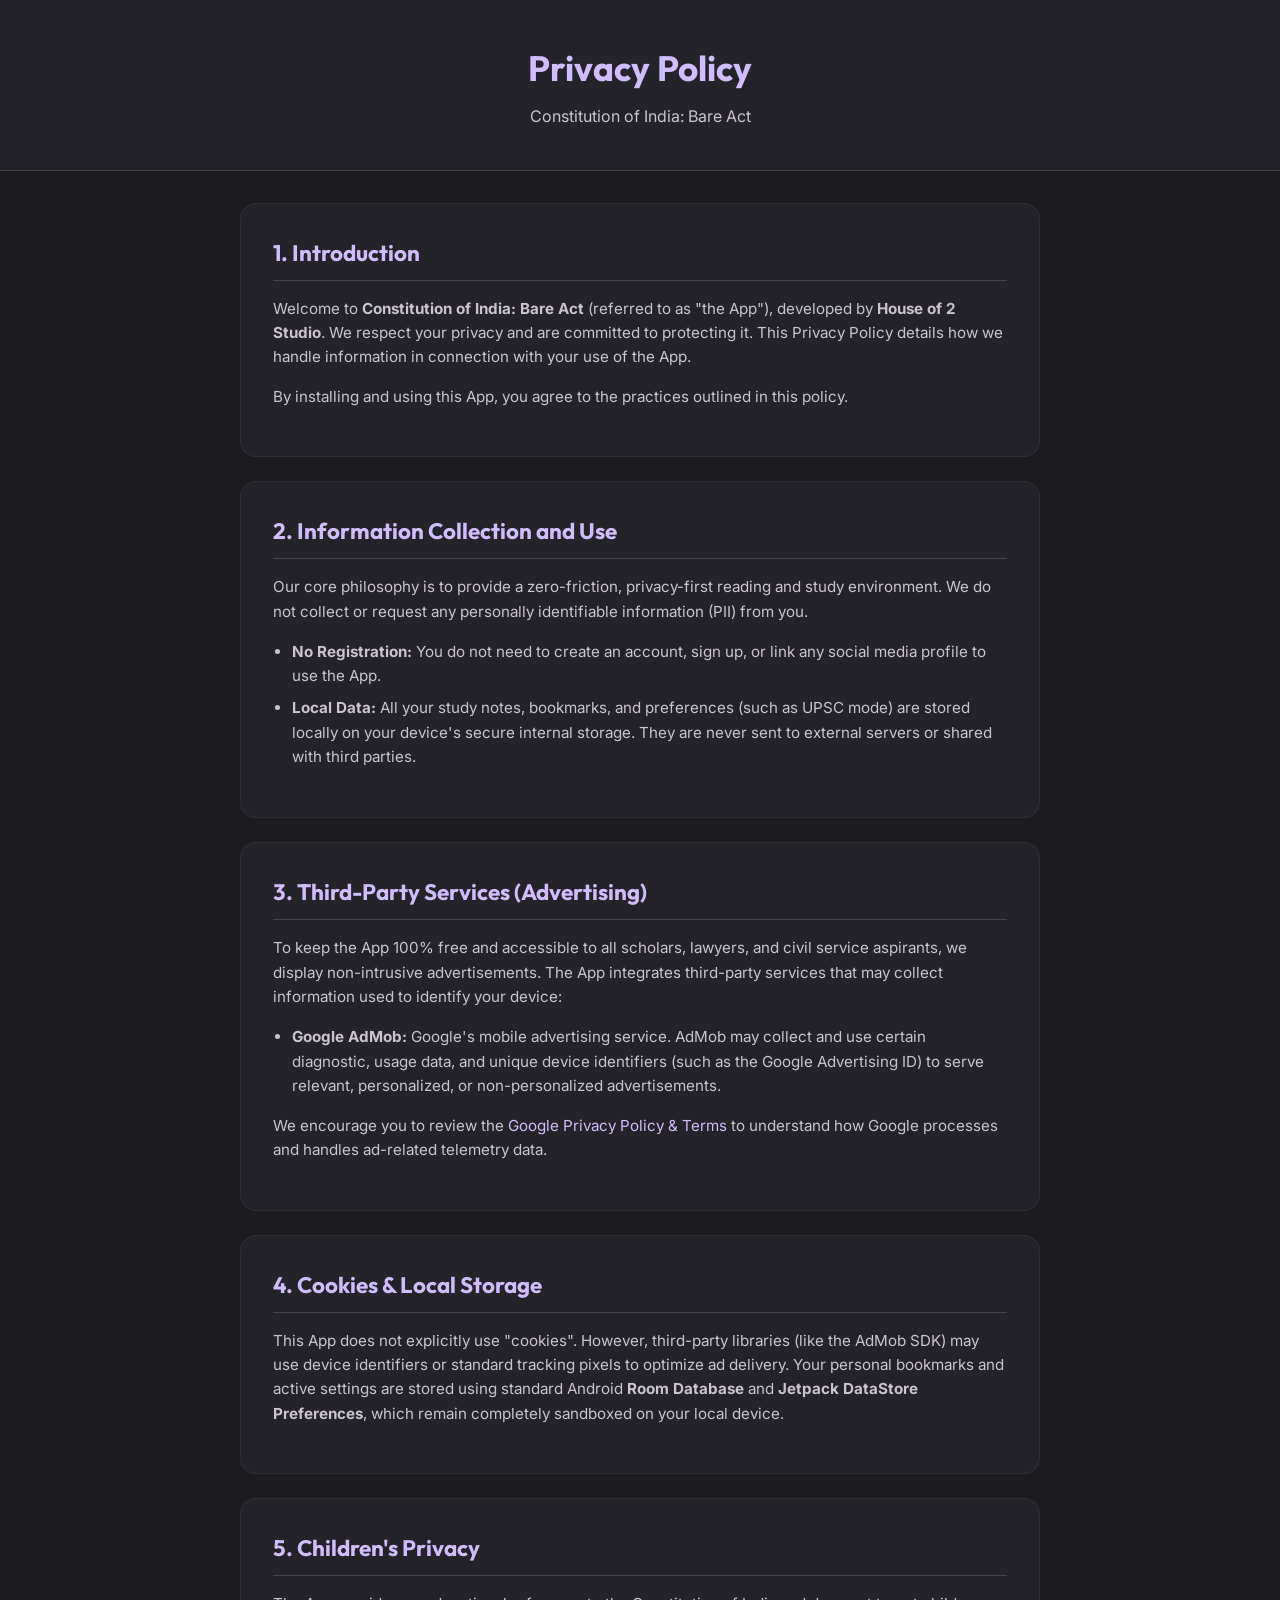
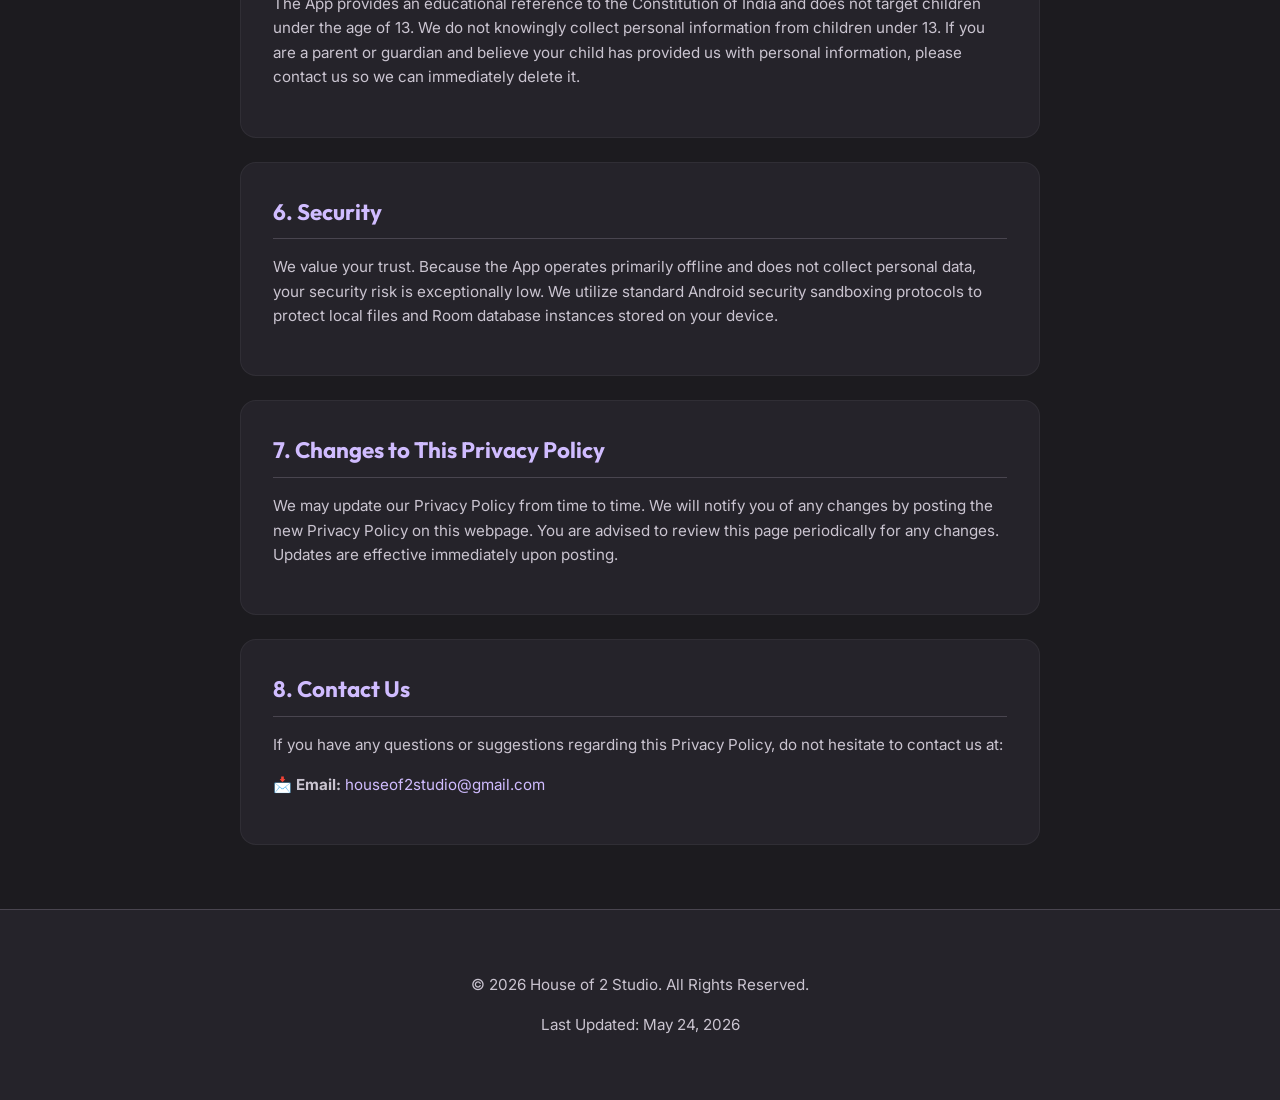
==== coi-bareact/index.html @ 8104a786 "Add Constitution of India Bare Act Privacy Policy" ====
<!DOCTYPE html>
<html lang="en">
<head>
    <meta charset="UTF-8">
    <meta name="viewport" content="width=device-width, initial-scale=1.0">
    <title>Privacy Policy - Constitution of India: Bare Act</title>
    <!-- Google Fonts Outfit & Inter -->
    <link rel="preconnect" href="https://fonts.googleapis.com">
    <link rel="preconnect" href="https://fonts.gstatic.com" crossorigin>
    <link href="https://fonts.googleapis.com/css2?family=Inter:wght@400;500;600&family=Outfit:wght@600;700&display=swap" rel="stylesheet">
    
    <style>
        :root {
            --bg-color: #1C1B1F;
            --surface-color: #25232A;
            --surface-2: #2B2930;
            --text-primary: #E6E1E5;
            --text-secondary: #CAC4D0;
            --brand-primary: #D0BCFF;
            --divider: #49454F;
        }

        body {
            font-family: 'Inter', sans-serif;
            background-color: var(--bg-color);
            color: var(--text-primary);
            margin: 0;
            padding: 0;
            line-height: 1.6;
        }

        header {
            background-color: var(--surface-color);
            padding: 2.5rem 1.5rem;
            text-align: center;
            border-bottom: 1px solid var(--divider);
        }

        h1 {
            font-family: 'Outfit', sans-serif;
            font-size: 2.2rem;
            color: var(--brand-primary);
            margin: 0 0 0.5rem 0;
        }

        .subtitle {
            color: var(--text-secondary);
            font-size: 1rem;
            margin: 0;
        }

        main {
            max-width: 800px;
            margin: 2rem auto;
            padding: 0 1.5rem;
        }

        section {
            background-color: var(--surface-color);
            border-radius: 16px;
            padding: 2rem;
            margin-bottom: 1.5rem;
            border: 1px solid rgba(255, 255, 255, 0.05);
        }

        h2 {
            font-family: 'Outfit', sans-serif;
            color: var(--brand-primary);
            font-size: 1.4rem;
            margin-top: 0;
            margin-bottom: 1rem;
            border-bottom: 1px solid var(--divider);
            padding-bottom: 0.5rem;
        }

        p, li {
            color: var(--text-secondary);
            font-size: 0.95rem;
        }

        ul {
            padding-left: 1.2rem;
        }

        li {
            margin-bottom: 0.5rem;
        }

        a {
            color: var(--brand-primary);
            text-decoration: none;
            transition: color 0.2s ease;
        }

        a:hover {
            color: #E8DEF8;
            text-decoration: underline;
        }

        footer {
            text-align: center;
            padding: 3rem 1.5rem;
            color: var(--text-secondary);
            font-size: 0.85rem;
            border-top: 1px solid var(--divider);
            background-color: var(--surface-color);
            margin-top: 4rem;
        }
    </style>
</head>
<body>

    <header>
        <h1>Privacy Policy</h1>
        <p class="subtitle">Constitution of India: Bare Act</p>
    </header>

    <main>
        <section>
            <h2>1. Introduction</h2>
            <p>Welcome to <strong>Constitution of India: Bare Act</strong> (referred to as "the App"), developed by <strong>House of 2 Studio</strong>. We respect your privacy and are committed to protecting it. This Privacy Policy details how we handle information in connection with your use of the App.</p>
            <p>By installing and using this App, you agree to the practices outlined in this policy.</p>
        </section>

        <section>
            <h2>2. Information Collection and Use</h2>
            <p>Our core philosophy is to provide a zero-friction, privacy-first reading and study environment. We do not collect or request any personally identifiable information (PII) from you.</p>
            <ul>
                <li><strong>No Registration:</strong> You do not need to create an account, sign up, or link any social media profile to use the App.</li>
                <li><strong>Local Data:</strong> All your study notes, bookmarks, and preferences (such as UPSC mode) are stored locally on your device's secure internal storage. They are never sent to external servers or shared with third parties.</li>
            </ul>
        </section>

        <section>
            <h2>3. Third-Party Services (Advertising)</h2>
            <p>To keep the App 100% free and accessible to all scholars, lawyers, and civil service aspirants, we display non-intrusive advertisements. The App integrates third-party services that may collect information used to identify your device:</p>
            <ul>
                <li><strong>Google AdMob:</strong> Google's mobile advertising service. AdMob may collect and use certain diagnostic, usage data, and unique device identifiers (such as the Google Advertising ID) to serve relevant, personalized, or non-personalized advertisements.</li>
            </ul>
            <p>We encourage you to review the <a href="https://policies.google.com/privacy" target="_blank" rel="noopener noreferrer">Google Privacy Policy & Terms</a> to understand how Google processes and handles ad-related telemetry data.</p>
        </section>

        <section>
            <h2>4. Cookies & Local Storage</h2>
            <p>This App does not explicitly use "cookies". However, third-party libraries (like the AdMob SDK) may use device identifiers or standard tracking pixels to optimize ad delivery. Your personal bookmarks and active settings are stored using standard Android <strong>Room Database</strong> and <strong>Jetpack DataStore Preferences</strong>, which remain completely sandboxed on your local device.</p>
        </section>

        <section>
            <h2>5. Children's Privacy</h2>
            <p>The App provides an educational reference to the Constitution of India and does not target children under the age of 13. We do not knowingly collect personal information from children under 13. If you are a parent or guardian and believe your child has provided us with personal information, please contact us so we can immediately delete it.</p>
        </section>

        <section>
            <h2>6. Security</h2>
            <p>We value your trust. Because the App operates primarily offline and does not collect personal data, your security risk is exceptionally low. We utilize standard Android security sandboxing protocols to protect local files and Room database instances stored on your device.</p>
        </section>

        <section>
            <h2>7. Changes to This Privacy Policy</h2>
            <p>We may update our Privacy Policy from time to time. We will notify you of any changes by posting the new Privacy Policy on this webpage. You are advised to review this page periodically for any changes. Updates are effective immediately upon posting.</p>
        </section>

        <section>
            <h2>8. Contact Us</h2>
            <p>If you have any questions or suggestions regarding this Privacy Policy, do not hesitate to contact us at:</p>
            <p>📩 <strong>Email:</strong> <a href="mailto:houseof2studio@gmail.com">houseof2studio@gmail.com</a></p>
        </section>
    </main>

    <footer>
        <p>&copy; 2026 House of 2 Studio. All Rights Reserved.</p>
        <p>Last Updated: May 24, 2026</p>
    </footer>

</body>
</html>
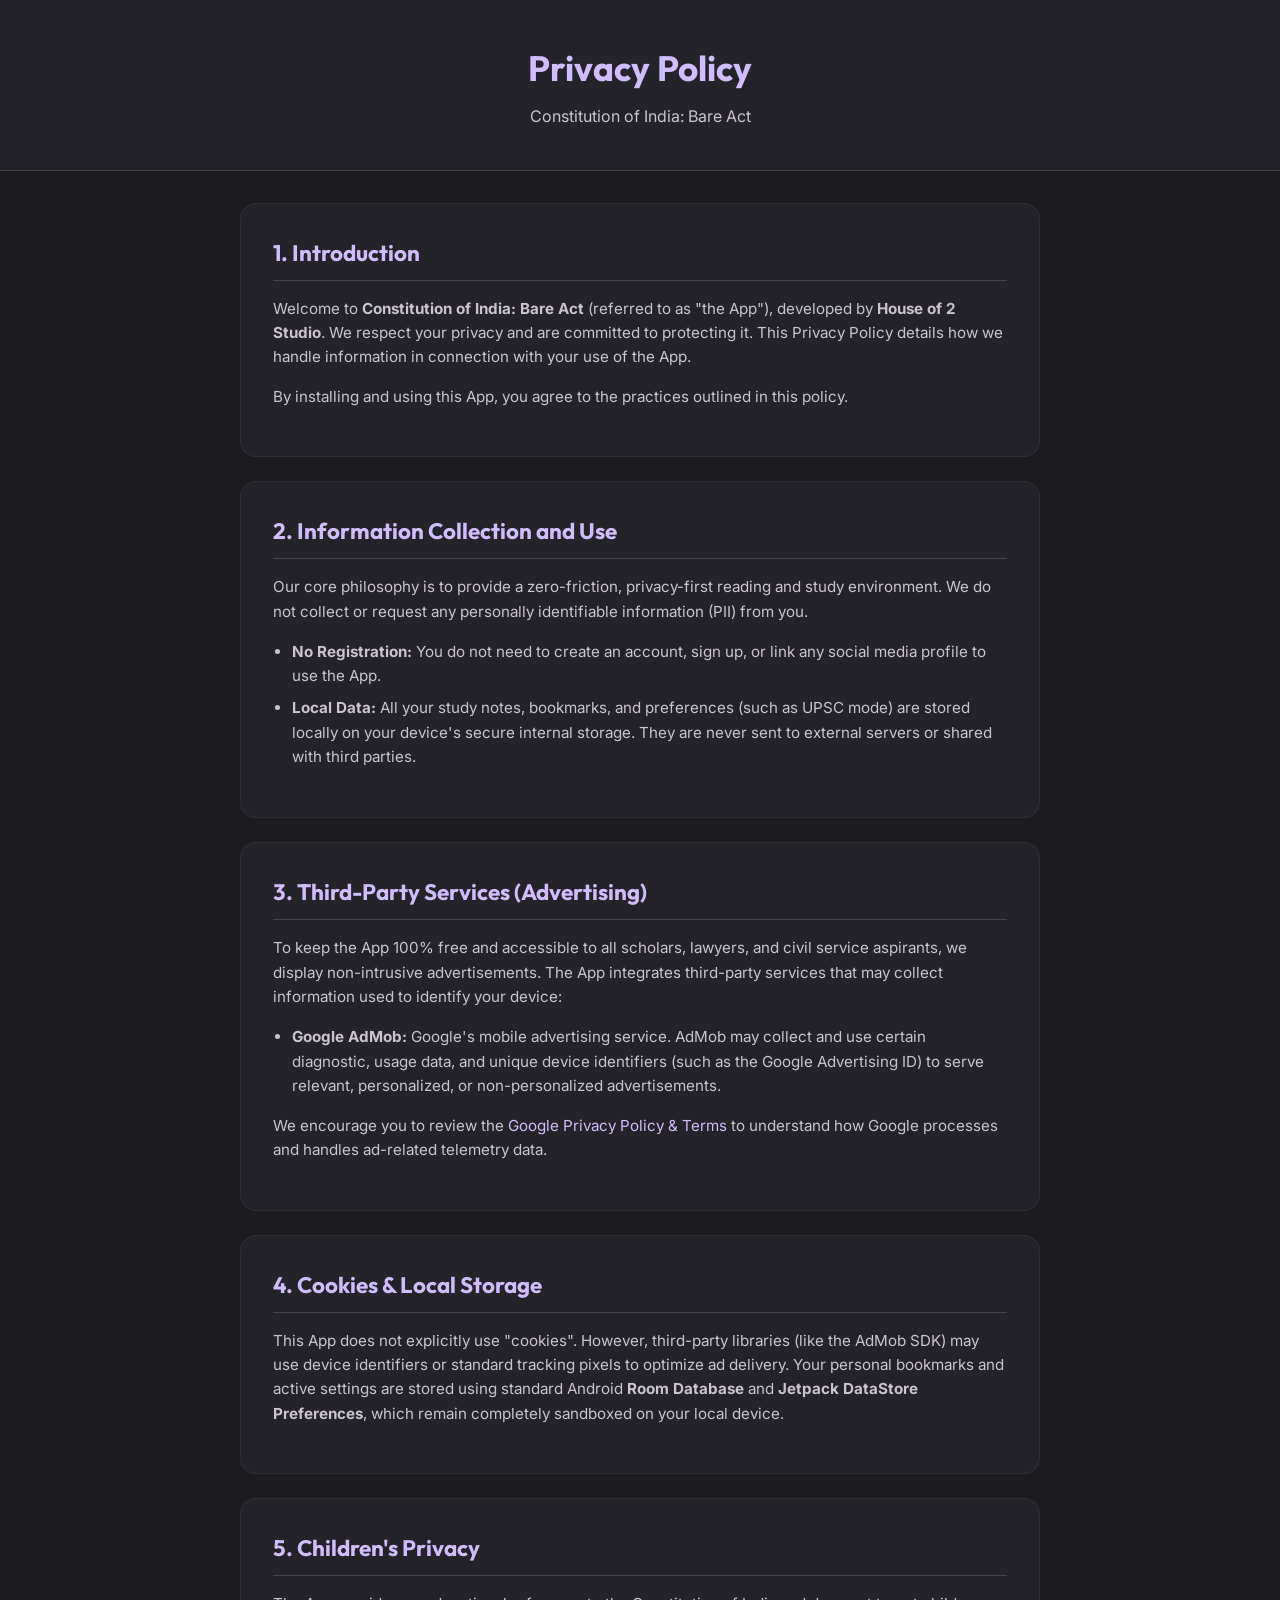
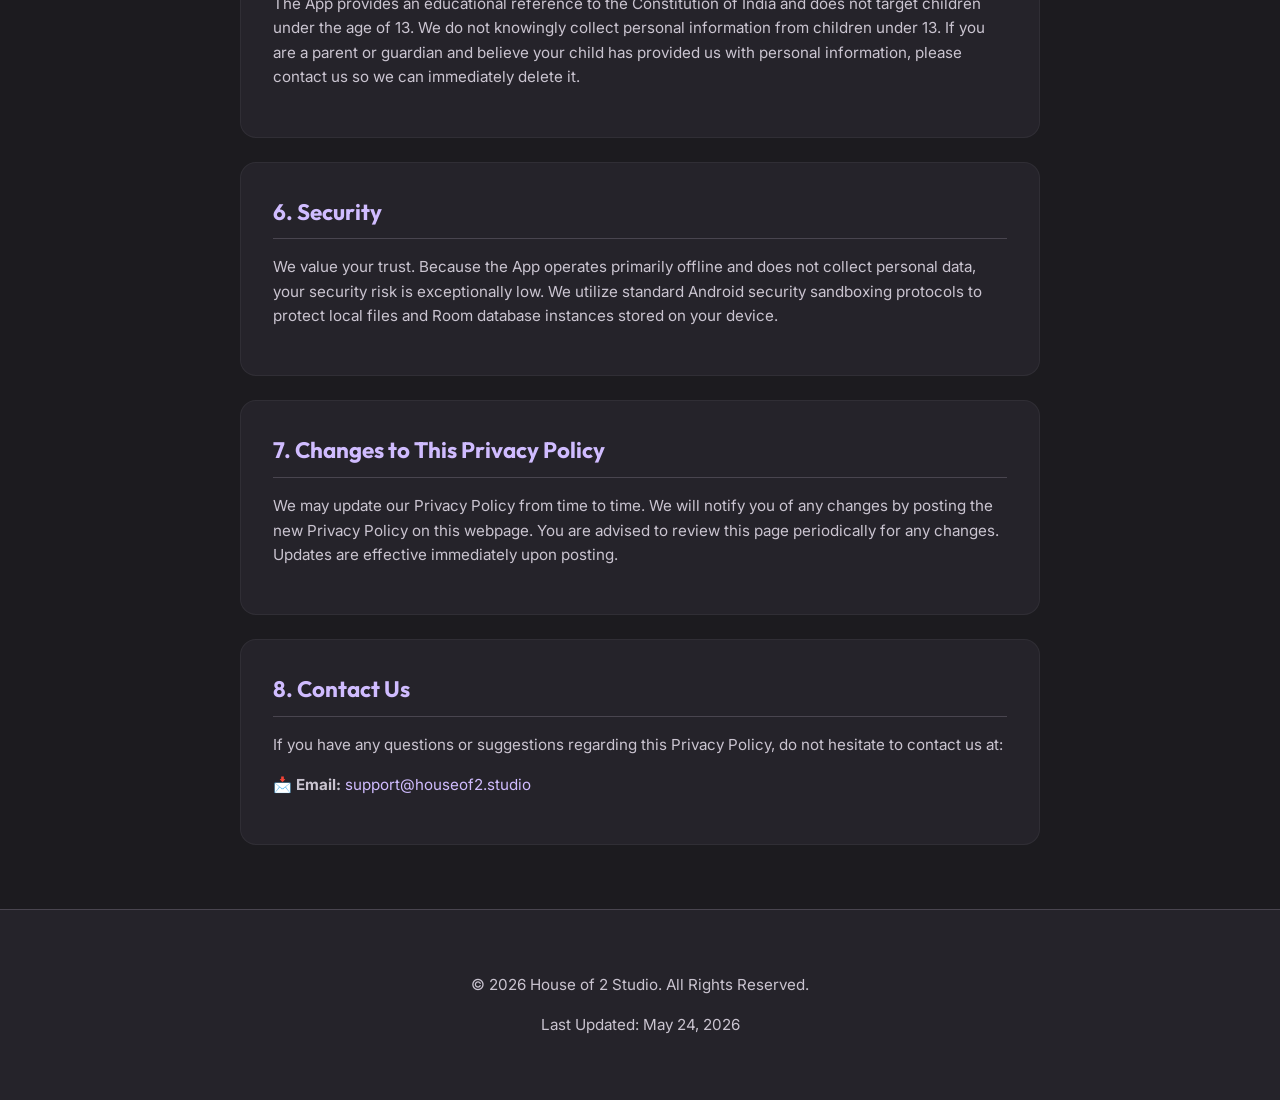
==== commit d6d09c8e: "Fix support email address" ====
--- a/coi-bareact/index.html
+++ b/coi-bareact/index.html
@@ -163,7 +163,7 @@
         <section>
             <h2>8. Contact Us</h2>
             <p>If you have any questions or suggestions regarding this Privacy Policy, do not hesitate to contact us at:</p>
-            <p>📩 <strong>Email:</strong> <a href="mailto:houseof2studio@gmail.com">houseof2studio@gmail.com</a></p>
+            <p>📩 <strong>Email:</strong> <a href="mailto:support@houseof2.studio">support@houseof2.studio</a></p>
         </section>
     </main>
 
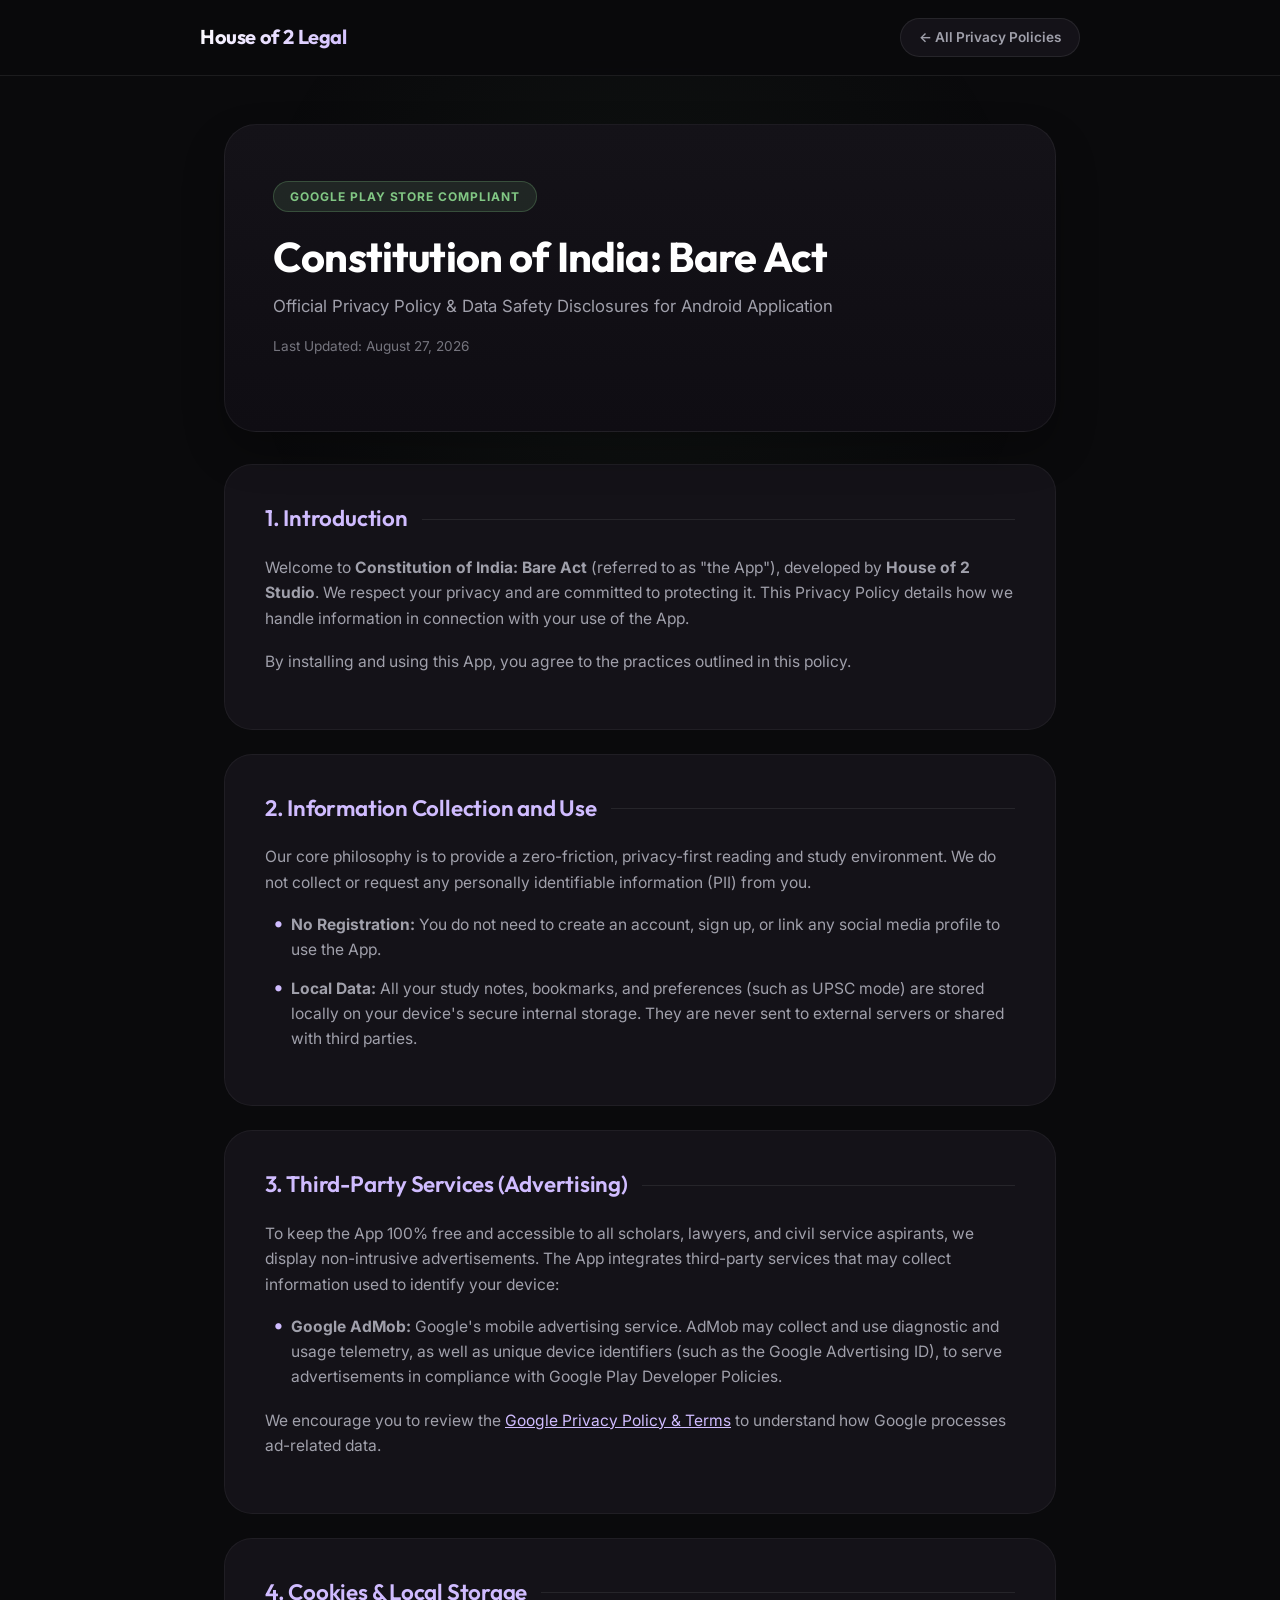
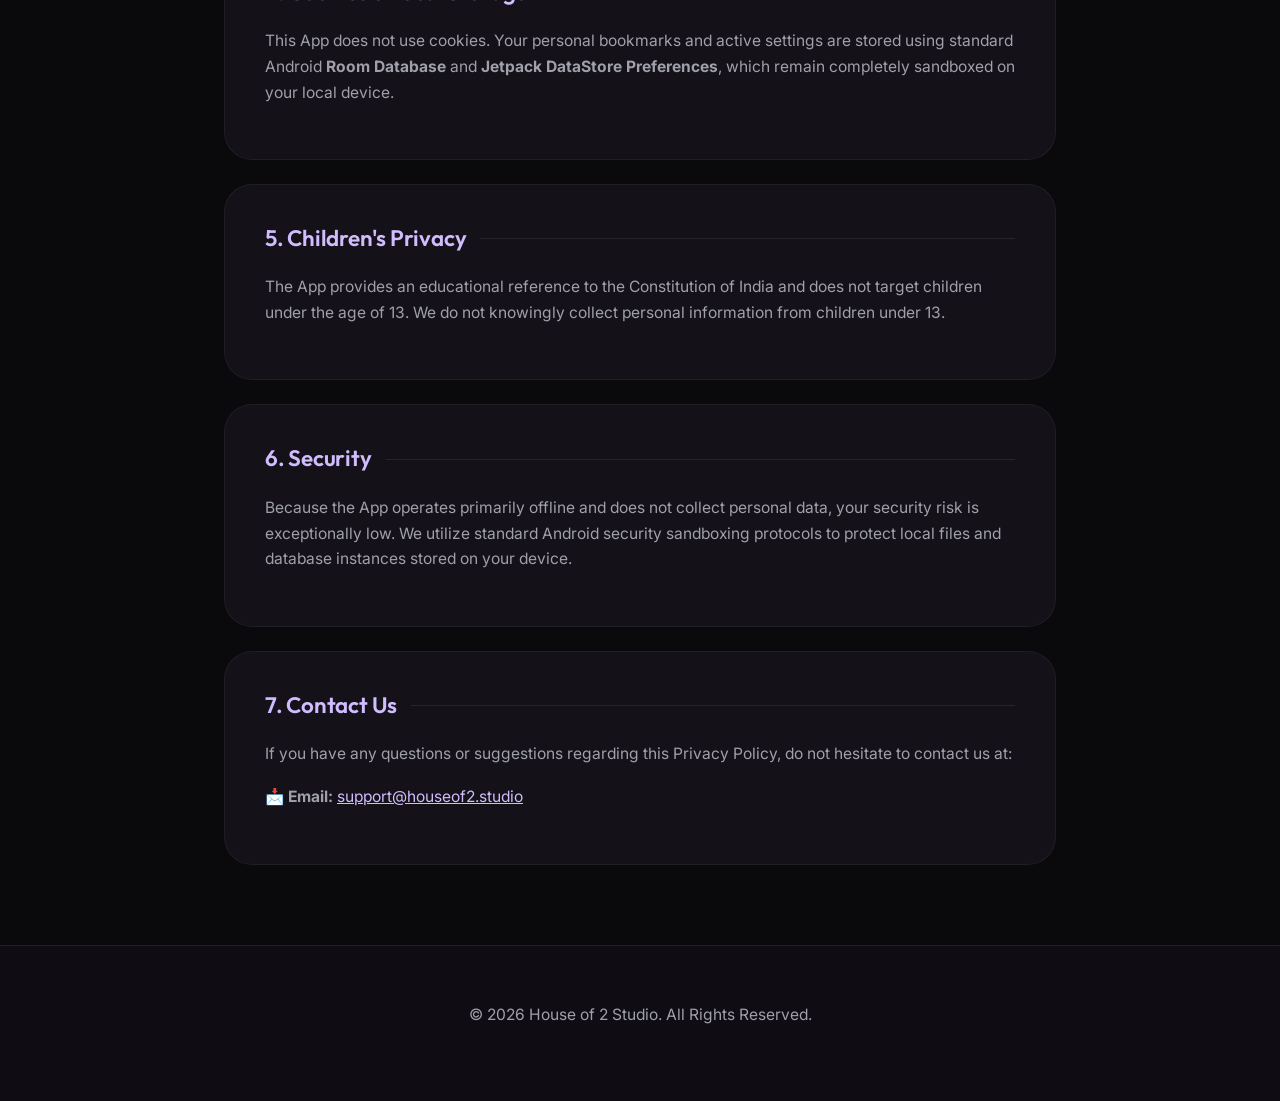
==== commit 9df4c120: "design: align all privacy pages with official Material You (Material 3) Quiet Design Tokens" ====
--- a/coi-bareact/index.html
+++ b/coi-bareact/index.html
@@ -7,115 +7,301 @@
     <!-- Google Fonts Outfit & Inter -->
     <link rel="preconnect" href="https://fonts.googleapis.com">
     <link rel="preconnect" href="https://fonts.gstatic.com" crossorigin>
-    <link href="https://fonts.googleapis.com/css2?family=Inter:wght@400;500;600&family=Outfit:wght@600;700&display=swap" rel="stylesheet">
+    <link href="https://fonts.googleapis.com/css2?family=Inter:wght@300;400;500;600;700&family=Outfit:wght@400;500;600;700;800&display=swap" rel="stylesheet">
     
     <style>
+        /* 
+          Pustak & House of 2 "Quiet Material 3" Design Tokens
+        */
         :root {
-            --bg-color: #1C1B1F;
-            --surface-color: #25232A;
-            --surface-2: #2B2930;
-            --text-primary: #E6E1E5;
-            --text-secondary: #CAC4D0;
-            --brand-primary: #D0BCFF;
-            --divider: #49454F;
-        }
-
-        body {
-            font-family: 'Inter', sans-serif;
-            background-color: var(--bg-color);
-            color: var(--text-primary);
+            --md-sys-color-primary: #D0BCFF;
+            --md-sys-color-on-primary: #381E72;
+            --md-sys-color-primary-container: #4F378B;
+            --md-sys-color-on-primary-container: #EADDFF;
+
+            --md-sys-color-surface: #0A0A0C;
+            --md-sys-color-surface-dim: #070709;
+            --md-sys-color-on-surface: #F0F0F2;
+            --md-sys-color-on-surface-variant: #A0A0AB;
+            --md-sys-color-surface-container-low: #0F0D13;
+            --md-sys-color-surface-container: #141218;
+            --md-sys-color-surface-container-high: #1D1B22;
+            --md-sys-color-surface-container-highest: #282530;
+
+            --md-sys-color-outline: #4A4550;
+            --md-sys-color-outline-variant: rgba(255, 255, 255, 0.08);
+
+            --badge-android: #81C784;
+            --badge-android-bg: rgba(129, 199, 132, 0.12);
+            --badge-android-border: rgba(129, 199, 132, 0.25);
+
+            --font-brand: 'Outfit', sans-serif;
+            --font-plain: 'Inter', sans-serif;
+        }
+
+        * {
             margin: 0;
             padding: 0;
+            box-sizing: border-box;
+        }
+
+        body {
+            font-family: var(--font-plain);
+            background-color: var(--md-sys-color-surface);
+            color: var(--md-sys-color-on-surface);
             line-height: 1.6;
-        }
-
-        header {
-            background-color: var(--surface-color);
-            padding: 2.5rem 1.5rem;
-            text-align: center;
-            border-bottom: 1px solid var(--divider);
+            margin: 0;
+            padding: 0;
+            position: relative;
+            overflow-x: hidden;
+        }
+
+        .ambient-glow {
+            position: fixed;
+            top: 0;
+            left: 50%;
+            transform: translateX(-50%);
+            width: 1000px;
+            height: 600px;
+            background: radial-gradient(circle, rgba(129, 199, 132, 0.05) 0%, transparent 70%);
+            pointer-events: none;
+            z-index: 0;
+        }
+
+        /* Top App Bar */
+        .top-bar {
+            background-color: rgba(10, 10, 12, 0.85);
+            border-bottom: 1px solid var(--md-sys-color-outline-variant);
+            padding: 1.1rem 2rem;
+            position: sticky;
+            top: 0;
+            z-index: 100;
+            backdrop-filter: blur(20px);
+            -webkit-backdrop-filter: blur(20px);
+        }
+
+        .top-bar-content {
+            max-width: 880px;
+            margin: 0 auto;
+            display: flex;
+            align-items: center;
+            justify-content: space-between;
+        }
+
+        .brand-link {
+            display: flex;
+            align-items: center;
+            gap: 10px;
+            text-decoration: none;
+            font-family: var(--font-brand);
+            font-weight: 700;
+            font-size: 1.25rem;
+            letter-spacing: -0.02em;
+        }
+
+        .brand-link span {
+            background: linear-gradient(135deg, #FFFFFF 0%, #D0BCFF 100%);
+            -webkit-background-clip: text;
+            -webkit-text-fill-color: transparent;
+        }
+
+        .back-link {
+            font-size: 0.85rem;
+            font-weight: 600;
+            color: var(--md-sys-color-on-surface-variant);
+            text-decoration: none;
+            display: inline-flex;
+            align-items: center;
+            gap: 8px;
+            padding: 8px 18px;
+            border-radius: 9999px;
+            background-color: var(--md-sys-color-surface-container);
+            border: 1px solid var(--md-sys-color-outline-variant);
+            transition: all 0.25s cubic-bezier(0.2, 0, 0, 1);
+        }
+
+        .back-link:hover {
+            color: #FFFFFF;
+            background-color: var(--md-sys-color-surface-container-high);
+            border-color: var(--md-sys-color-primary);
+            transform: translateX(-2px);
+        }
+
+        /* Main Container */
+        main {
+            max-width: 880px;
+            margin: 3rem auto 5rem;
+            padding: 0 1.5rem;
+            position: relative;
+            z-index: 1;
+        }
+
+        /* Header Hero */
+        .hero {
+            background: linear-gradient(180deg, var(--md-sys-color-surface-container) 0%, var(--md-sys-color-surface-container-low) 100%);
+            border-radius: 32px;
+            padding: 3.5rem 3rem;
+            margin-bottom: 2rem;
+            border: 1px solid rgba(255, 255, 255, 0.06);
+            position: relative;
+            overflow: hidden;
+            box-shadow: 0 20px 40px rgba(0, 0, 0, 0.25);
+        }
+
+        .badge {
+            display: inline-flex;
+            align-items: center;
+            gap: 6px;
+            padding: 5px 16px;
+            background-color: var(--badge-android-bg);
+            color: var(--badge-android);
+            border: 1px solid var(--badge-android-border);
+            border-radius: 9999px;
+            font-size: 0.75rem;
+            font-weight: 700;
+            text-transform: uppercase;
+            letter-spacing: 0.08em;
+            margin-bottom: 1.25rem;
         }
 
         h1 {
-            font-family: 'Outfit', sans-serif;
-            font-size: 2.2rem;
-            color: var(--brand-primary);
-            margin: 0 0 0.5rem 0;
+            font-family: var(--font-brand);
+            font-size: 2.6rem;
+            font-weight: 700;
+            color: #FFFFFF;
+            margin: 0 0 0.75rem 0;
+            letter-spacing: -0.02em;
+            line-height: 1.2;
         }
 
         .subtitle {
-            color: var(--text-secondary);
-            font-size: 1rem;
-            margin: 0;
-        }
-
-        main {
-            max-width: 800px;
-            margin: 2rem auto;
-            padding: 0 1.5rem;
-        }
-
+            color: var(--md-sys-color-on-surface-variant);
+            font-size: 1.05rem;
+            margin-bottom: 1rem;
+            line-height: 1.5;
+        }
+
+        .last-updated {
+            font-size: 0.85rem;
+            color: var(--md-sys-color-on-surface-variant);
+            opacity: 0.7;
+        }
+
+        /* Content Sections */
         section {
-            background-color: var(--surface-color);
-            border-radius: 16px;
-            padding: 2rem;
+            background-color: var(--md-sys-color-surface-container);
+            border-radius: 28px;
+            padding: 2.25rem 2.5rem;
             margin-bottom: 1.5rem;
             border: 1px solid rgba(255, 255, 255, 0.05);
+            transition: border-color 0.25s ease;
+        }
+
+        section:hover {
+            border-color: rgba(255, 255, 255, 0.1);
         }
 
         h2 {
-            font-family: 'Outfit', sans-serif;
-            color: var(--brand-primary);
+            font-family: var(--font-brand);
+            color: var(--md-sys-color-primary);
             font-size: 1.4rem;
-            margin-top: 0;
-            margin-bottom: 1rem;
-            border-bottom: 1px solid var(--divider);
-            padding-bottom: 0.5rem;
-        }
-
-        p, li {
-            color: var(--text-secondary);
-            font-size: 0.95rem;
+            font-weight: 600;
+            margin-bottom: 1.1rem;
+            display: flex;
+            align-items: center;
+            gap: 14px;
+            letter-spacing: -0.01em;
+        }
+
+        h2::after {
+            content: '';
+            flex: 1;
+            height: 1px;
+            background-color: var(--md-sys-color-outline-variant);
+        }
+
+        p {
+            color: var(--md-sys-color-on-surface-variant);
+            font-size: 0.975rem;
+            margin-bottom: 1.1rem;
+            line-height: 1.65;
         }
 
         ul {
-            padding-left: 1.2rem;
+            list-style: none;
+            margin-bottom: 1.1rem;
         }
 
         li {
-            margin-bottom: 0.5rem;
+            position: relative;
+            padding-left: 26px;
+            margin-bottom: 0.85rem;
+            color: var(--md-sys-color-on-surface-variant);
+            font-size: 0.975rem;
+            line-height: 1.6;
+        }
+
+        li::before {
+            content: '•';
+            position: absolute;
+            left: 8px;
+            color: var(--md-sys-color-primary);
+            font-size: 1.25rem;
+            line-height: 1;
         }
 
         a {
-            color: var(--brand-primary);
-            text-decoration: none;
+            color: var(--md-sys-color-primary);
+            text-decoration: underline;
             transition: color 0.2s ease;
         }
 
         a:hover {
-            color: #E8DEF8;
-            text-decoration: underline;
-        }
-
+            color: #FFFFFF;
+        }
+
+        /* Footer */
         footer {
             text-align: center;
-            padding: 3rem 1.5rem;
-            color: var(--text-secondary);
-            font-size: 0.85rem;
-            border-top: 1px solid var(--divider);
-            background-color: var(--surface-color);
-            margin-top: 4rem;
+            padding: 3.5rem 1.5rem;
+            color: var(--md-sys-color-on-surface-variant);
+            font-size: 0.875rem;
+            border-top: 1px solid var(--md-sys-color-outline-variant);
+            background-color: var(--md-sys-color-surface-container-low);
+            position: relative;
+            z-index: 1;
+        }
+
+        @media (max-width: 600px) {
+            .hero { padding: 2.25rem 1.5rem; border-radius: 24px; }
+            h1 { font-size: 2rem; }
+            section { padding: 1.75rem 1.5rem; border-radius: 20px; }
         }
     </style>
 </head>
 <body>
 
-    <header>
-        <h1>Privacy Policy</h1>
-        <p class="subtitle">Constitution of India: Bare Act</p>
+    <div class="ambient-glow"></div>
+
+    <header class="top-bar">
+        <div class="top-bar-content">
+            <a href="../" class="brand-link">
+                <span>House of 2 Legal</span>
+            </a>
+            <a href="../" class="back-link">
+                &larr; All Privacy Policies
+            </a>
+        </div>
     </header>
 
     <main>
+        <div class="hero">
+            <span class="badge">Google Play Store Compliant</span>
+            <h1>Constitution of India: Bare Act</h1>
+            <p class="subtitle">Official Privacy Policy &amp; Data Safety Disclosures for Android Application</p>
+            <p class="last-updated">Last Updated: August 27, 2026</p>
+        </div>
+
         <section>
             <h2>1. Introduction</h2>
             <p>Welcome to <strong>Constitution of India: Bare Act</strong> (referred to as "the App"), developed by <strong>House of 2 Studio</strong>. We respect your privacy and are committed to protecting it. This Privacy Policy details how we handle information in connection with your use of the App.</p>
@@ -135,33 +321,28 @@
             <h2>3. Third-Party Services (Advertising)</h2>
             <p>To keep the App 100% free and accessible to all scholars, lawyers, and civil service aspirants, we display non-intrusive advertisements. The App integrates third-party services that may collect information used to identify your device:</p>
             <ul>
-                <li><strong>Google AdMob:</strong> Google's mobile advertising service. AdMob may collect and use certain diagnostic, usage data, and unique device identifiers (such as the Google Advertising ID) to serve relevant, personalized, or non-personalized advertisements.</li>
+                <li><strong>Google AdMob:</strong> Google's mobile advertising service. AdMob may collect and use diagnostic and usage telemetry, as well as unique device identifiers (such as the Google Advertising ID), to serve advertisements in compliance with Google Play Developer Policies.</li>
             </ul>
-            <p>We encourage you to review the <a href="https://policies.google.com/privacy" target="_blank" rel="noopener noreferrer">Google Privacy Policy & Terms</a> to understand how Google processes and handles ad-related telemetry data.</p>
-        </section>
-
-        <section>
-            <h2>4. Cookies & Local Storage</h2>
-            <p>This App does not explicitly use "cookies". However, third-party libraries (like the AdMob SDK) may use device identifiers or standard tracking pixels to optimize ad delivery. Your personal bookmarks and active settings are stored using standard Android <strong>Room Database</strong> and <strong>Jetpack DataStore Preferences</strong>, which remain completely sandboxed on your local device.</p>
+            <p>We encourage you to review the <a href="https://policies.google.com/privacy" target="_blank" rel="noopener noreferrer">Google Privacy Policy & Terms</a> to understand how Google processes ad-related data.</p>
+        </section>
+
+        <section>
+            <h2>4. Cookies &amp; Local Storage</h2>
+            <p>This App does not use cookies. Your personal bookmarks and active settings are stored using standard Android <strong>Room Database</strong> and <strong>Jetpack DataStore Preferences</strong>, which remain completely sandboxed on your local device.</p>
         </section>
 
         <section>
             <h2>5. Children's Privacy</h2>
-            <p>The App provides an educational reference to the Constitution of India and does not target children under the age of 13. We do not knowingly collect personal information from children under 13. If you are a parent or guardian and believe your child has provided us with personal information, please contact us so we can immediately delete it.</p>
+            <p>The App provides an educational reference to the Constitution of India and does not target children under the age of 13. We do not knowingly collect personal information from children under 13.</p>
         </section>
 
         <section>
             <h2>6. Security</h2>
-            <p>We value your trust. Because the App operates primarily offline and does not collect personal data, your security risk is exceptionally low. We utilize standard Android security sandboxing protocols to protect local files and Room database instances stored on your device.</p>
-        </section>
-
-        <section>
-            <h2>7. Changes to This Privacy Policy</h2>
-            <p>We may update our Privacy Policy from time to time. We will notify you of any changes by posting the new Privacy Policy on this webpage. You are advised to review this page periodically for any changes. Updates are effective immediately upon posting.</p>
-        </section>
-
-        <section>
-            <h2>8. Contact Us</h2>
+            <p>Because the App operates primarily offline and does not collect personal data, your security risk is exceptionally low. We utilize standard Android security sandboxing protocols to protect local files and database instances stored on your device.</p>
+        </section>
+
+        <section>
+            <h2>7. Contact Us</h2>
             <p>If you have any questions or suggestions regarding this Privacy Policy, do not hesitate to contact us at:</p>
             <p>📩 <strong>Email:</strong> <a href="mailto:support@houseof2.studio">support@houseof2.studio</a></p>
         </section>
@@ -169,7 +350,6 @@
 
     <footer>
         <p>&copy; 2026 House of 2 Studio. All Rights Reserved.</p>
-        <p>Last Updated: May 24, 2026</p>
     </footer>
 
 </body>
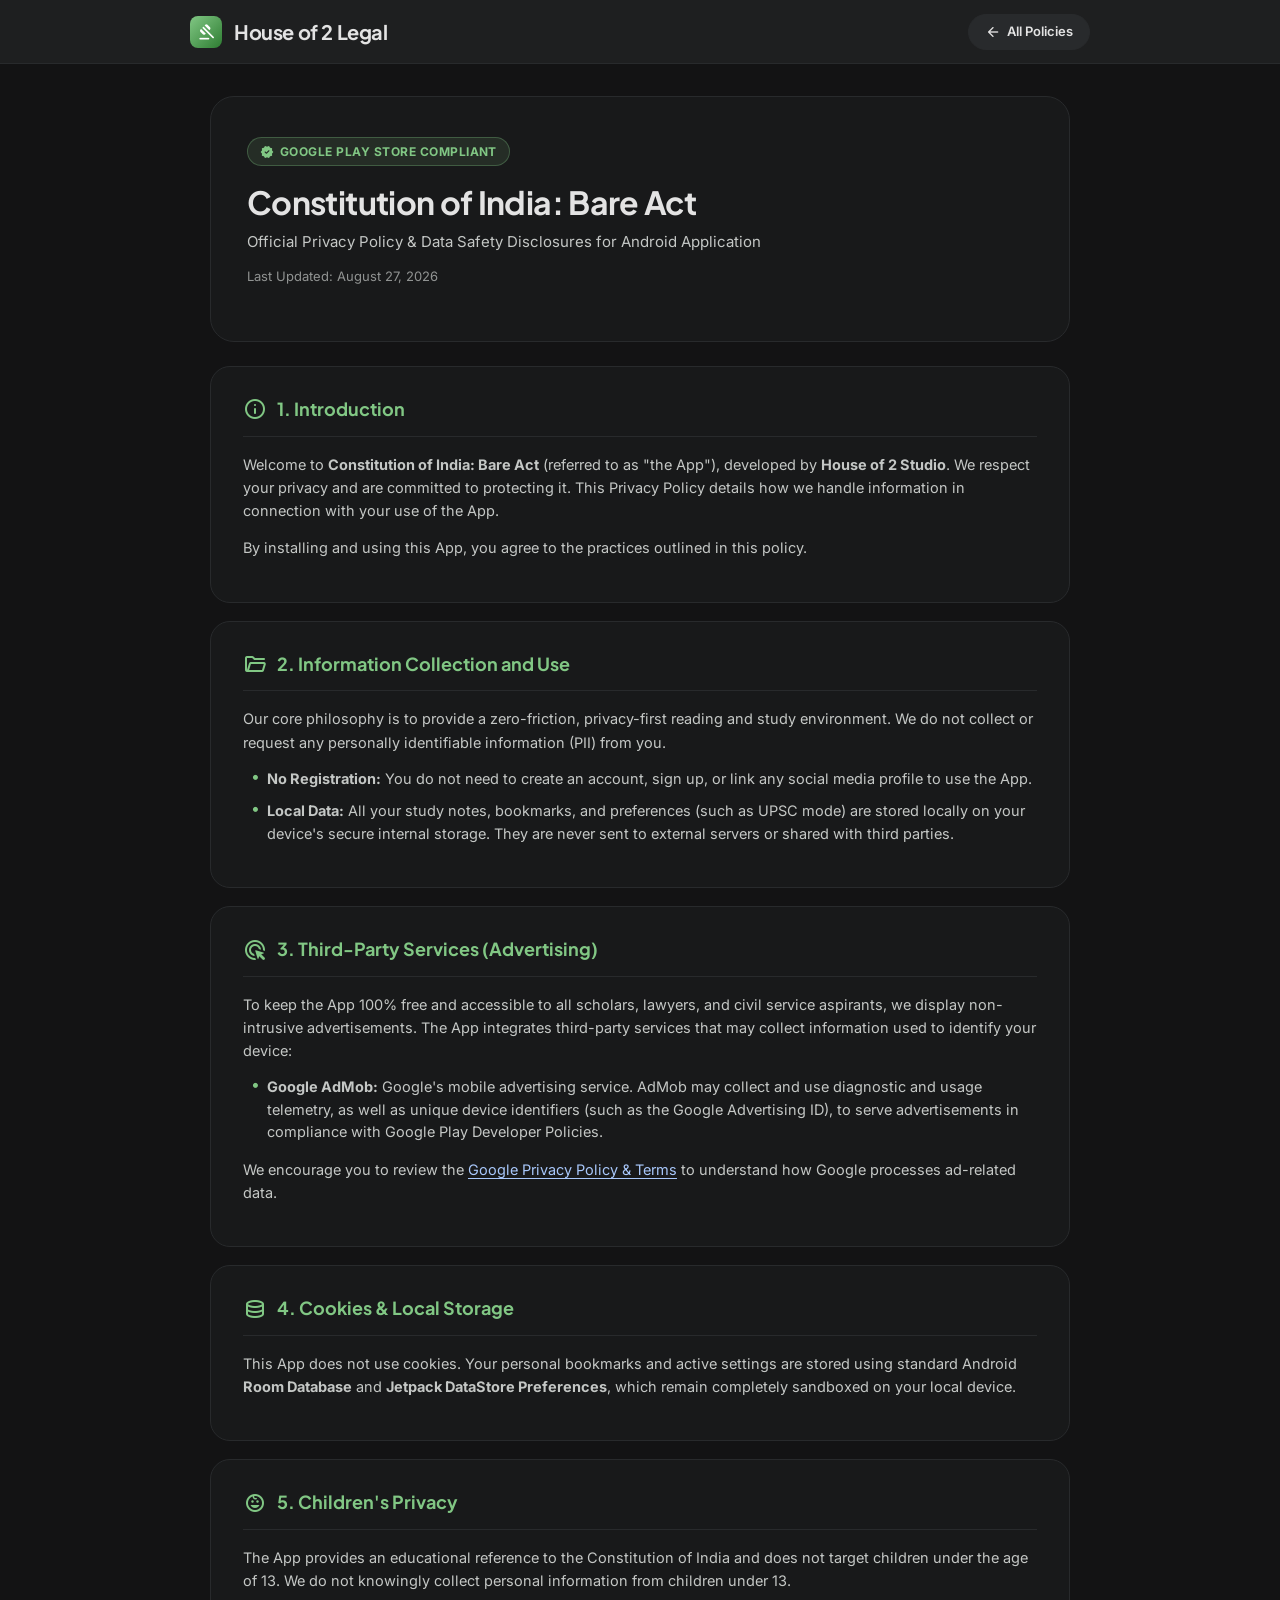
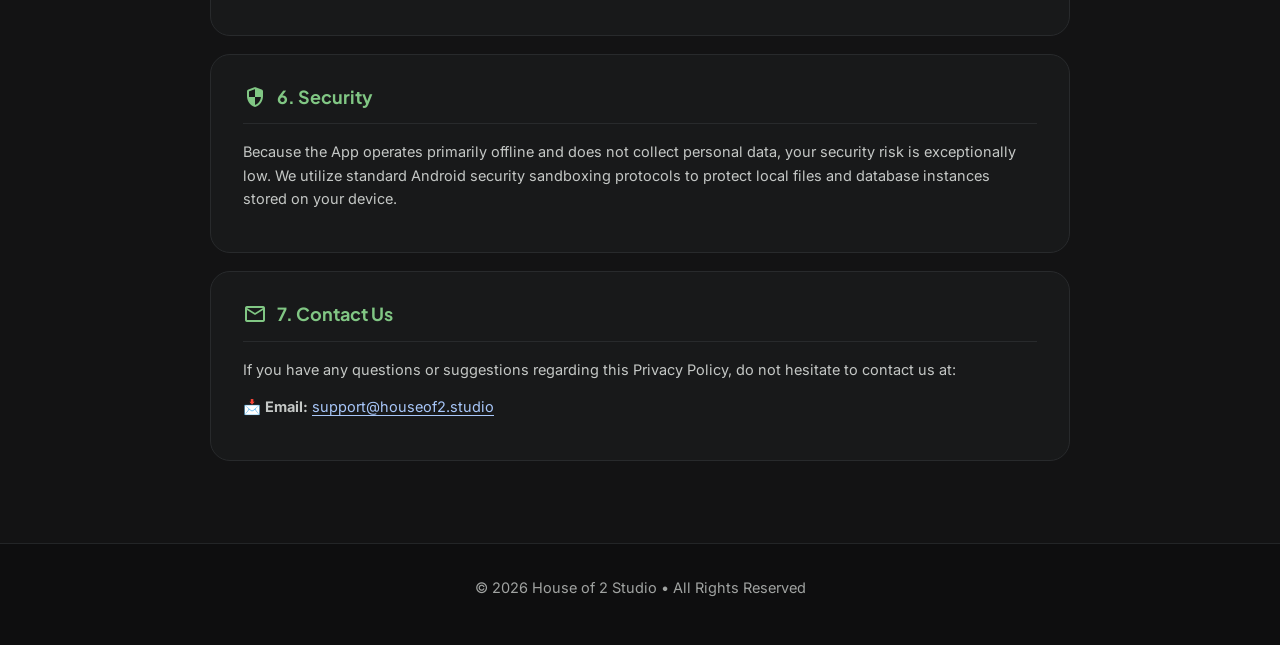
==== commit 660dc824: "design: apply official Google Ice Blue & Graphite Gemini Material 3 tokens to all policy pages" ====
--- a/coi-bareact/index.html
+++ b/coi-bareact/index.html
@@ -3,46 +3,49 @@
 <head>
     <meta charset="UTF-8">
     <meta name="viewport" content="width=device-width, initial-scale=1.0">
-    <title>Privacy Policy - Constitution of India: Bare Act</title>
-    <!-- Google Fonts Outfit & Inter -->
+    <title>Privacy Policy • Constitution of India: Bare Act</title>
+    <!-- Google Fonts: Plus Jakarta Sans, Outfit, Inter & Material Symbols Rounded -->
     <link rel="preconnect" href="https://fonts.googleapis.com">
     <link rel="preconnect" href="https://fonts.gstatic.com" crossorigin>
-    <link href="https://fonts.googleapis.com/css2?family=Inter:wght@300;400;500;600;700&family=Outfit:wght@400;500;600;700;800&display=swap" rel="stylesheet">
+    <link href="https://fonts.googleapis.com/css2?family=Inter:wght@300;400;500;600;700&family=Plus+Jakarta+Sans:wght@500;600;700;800&family=Outfit:wght@500;600;700&display=swap" rel="stylesheet">
+    <link rel="stylesheet" href="https://fonts.googleapis.com/css2?family=Material+Symbols+Rounded:opsz,wght,FILL,GRAD@20..48,100..700,0..1,-50..200" />
     
     <style>
-        /* 
-          Pustak & House of 2 "Quiet Material 3" Design Tokens
-        */
         :root {
-            --md-sys-color-primary: #D0BCFF;
-            --md-sys-color-on-primary: #381E72;
-            --md-sys-color-primary-container: #4F378B;
-            --md-sys-color-on-primary-container: #EADDFF;
-
-            --md-sys-color-surface: #0A0A0C;
-            --md-sys-color-surface-dim: #070709;
-            --md-sys-color-on-surface: #F0F0F2;
-            --md-sys-color-on-surface-variant: #A0A0AB;
-            --md-sys-color-surface-container-low: #0F0D13;
-            --md-sys-color-surface-container: #141218;
-            --md-sys-color-surface-container-high: #1D1B22;
-            --md-sys-color-surface-container-highest: #282530;
-
-            --md-sys-color-outline: #4A4550;
-            --md-sys-color-outline-variant: rgba(255, 255, 255, 0.08);
-
-            --badge-android: #81C784;
-            --badge-android-bg: rgba(129, 199, 132, 0.12);
-            --badge-android-border: rgba(129, 199, 132, 0.25);
-
-            --font-brand: 'Outfit', sans-serif;
-            --font-plain: 'Inter', sans-serif;
+            /* 
+             * Gemini Notebook & Material 3 Official Design Tokens (Exact Pustak Extension Palette)
+             */
+            --md-sys-color-surface: #131314;
+            --md-sys-color-surface-dim: #0E0E0F;
+            --md-sys-color-surface-bright: #1E1F20;
+            --md-sys-color-surface-container-lowest: #0E0E0F;
+            --md-sys-color-surface-container-low: #18191A;
+            --md-sys-color-surface-container: #1E1F20;
+            --md-sys-color-surface-container-high: #282A2C;
+            --md-sys-color-surface-container-highest: #333538;
+
+            /* Primary Accent: Google Ice Blue */
+            --md-sys-color-primary: #A8C7FA;
+            --md-sys-color-on-primary: #042B59;
+            --md-sys-color-primary-container: #0842A0;
+            --md-sys-color-on-primary-container: #D3E3FD;
+
+            /* Typography Colors */
+            --md-sys-color-on-surface: #E3E3E3;
+            --md-sys-color-on-surface-variant: #C4C7C5;
+            --md-sys-color-outline: #8E918F;
+            --md-sys-color-outline-variant: #282A2C;
+
+            --font-brand: 'Plus Jakarta Sans', 'Outfit', -apple-system, BlinkMacSystemFont, sans-serif;
+            --font-plain: 'Inter', -apple-system, BlinkMacSystemFont, sans-serif;
         }
 
         * {
             margin: 0;
             padding: 0;
             box-sizing: border-box;
+            -webkit-font-smoothing: antialiased;
+            -moz-osx-font-smoothing: grayscale;
         }
 
         body {
@@ -52,304 +55,325 @@
             line-height: 1.6;
             margin: 0;
             padding: 0;
-            position: relative;
-            overflow-x: hidden;
-        }
-
-        .ambient-glow {
-            position: fixed;
-            top: 0;
-            left: 50%;
-            transform: translateX(-50%);
-            width: 1000px;
-            height: 600px;
-            background: radial-gradient(circle, rgba(129, 199, 132, 0.05) 0%, transparent 70%);
-            pointer-events: none;
-            z-index: 0;
-        }
-
-        /* Top App Bar */
+            min-height: 100vh;
+            display: flex;
+            flex-direction: column;
+        }
+
+        .material-symbols-rounded {
+            font-variation-settings: 'FILL' 0, 'wght' 400, 'GRAD' 0, 'opsz' 24;
+            vertical-align: middle;
+        }
+
+        .material-symbols-rounded.filled {
+            font-variation-settings: 'FILL' 1, 'wght' 400, 'GRAD' 0, 'opsz' 24;
+        }
+
+        /* Top Bar */
         .top-bar {
-            background-color: rgba(10, 10, 12, 0.85);
+            height: 64px;
+            background-color: var(--md-sys-color-surface-container);
             border-bottom: 1px solid var(--md-sys-color-outline-variant);
-            padding: 1.1rem 2rem;
+            display: flex;
+            align-items: center;
+            padding: 0 24px;
             position: sticky;
             top: 0;
-            z-index: 100;
-            backdrop-filter: blur(20px);
-            -webkit-backdrop-filter: blur(20px);
-        }
-
-        .top-bar-content {
-            max-width: 880px;
+            z-index: 1000;
+            backdrop-filter: blur(16px);
+        }
+
+        .top-bar-inner {
+            max-width: 900px;
+            width: 100%;
             margin: 0 auto;
             display: flex;
             align-items: center;
             justify-content: space-between;
         }
 
-        .brand-link {
-            display: flex;
-            align-items: center;
-            gap: 10px;
+        .brand-group {
+            display: flex;
+            align-items: center;
+            gap: 12px;
             text-decoration: none;
+            color: var(--md-sys-color-on-surface);
+        }
+
+        .brand-logo-icon {
+            width: 32px;
+            height: 32px;
+            background: linear-gradient(135deg, #81C784 0%, #2E7D32 100%);
+            border-radius: 8px;
+            display: flex;
+            align-items: center;
+            justify-content: center;
+            color: #FFFFFF;
+        }
+
+        .brand-title {
             font-family: var(--font-brand);
+            font-size: 20px;
             font-weight: 700;
-            font-size: 1.25rem;
             letter-spacing: -0.02em;
         }
 
-        .brand-link span {
-            background: linear-gradient(135deg, #FFFFFF 0%, #D0BCFF 100%);
-            -webkit-background-clip: text;
-            -webkit-text-fill-color: transparent;
-        }
-
-        .back-link {
-            font-size: 0.85rem;
+        .back-pill {
+            display: inline-flex;
+            align-items: center;
+            gap: 6px;
+            height: 36px;
+            padding: 0 16px;
+            border-radius: 9999px;
+            background-color: var(--md-sys-color-surface-container-high);
+            border: 1px solid var(--md-sys-color-outline-variant);
+            color: var(--md-sys-color-on-surface);
+            font-size: 13px;
             font-weight: 600;
-            color: var(--md-sys-color-on-surface-variant);
             text-decoration: none;
-            display: inline-flex;
-            align-items: center;
-            gap: 8px;
-            padding: 8px 18px;
-            border-radius: 9999px;
-            background-color: var(--md-sys-color-surface-container);
-            border: 1px solid var(--md-sys-color-outline-variant);
-            transition: all 0.25s cubic-bezier(0.2, 0, 0, 1);
-        }
-
-        .back-link:hover {
-            color: #FFFFFF;
-            background-color: var(--md-sys-color-surface-container-high);
+            transition: all 0.2s cubic-bezier(0.2, 0, 0, 1);
+        }
+
+        .back-pill:hover {
+            background-color: var(--md-sys-color-surface-container-highest);
             border-color: var(--md-sys-color-primary);
+            color: var(--md-sys-color-primary);
             transform: translateX(-2px);
         }
 
         /* Main Container */
         main {
-            max-width: 880px;
-            margin: 3rem auto 5rem;
-            padding: 0 1.5rem;
-            position: relative;
-            z-index: 1;
-        }
-
-        /* Header Hero */
-        .hero {
-            background: linear-gradient(180deg, var(--md-sys-color-surface-container) 0%, var(--md-sys-color-surface-container-low) 100%);
-            border-radius: 32px;
-            padding: 3.5rem 3rem;
-            margin-bottom: 2rem;
-            border: 1px solid rgba(255, 255, 255, 0.06);
-            position: relative;
-            overflow: hidden;
-            box-shadow: 0 20px 40px rgba(0, 0, 0, 0.25);
-        }
-
-        .badge {
+            max-width: 900px;
+            width: 100%;
+            margin: 32px auto 64px;
+            padding: 0 20px;
+            flex: 1;
+        }
+
+        .hero-banner {
+            background-color: var(--md-sys-color-surface-container-low);
+            border: 1px solid var(--md-sys-color-outline-variant);
+            border-radius: 24px;
+            padding: 40px 36px;
+            margin-bottom: 24px;
+        }
+
+        .status-chip {
             display: inline-flex;
             align-items: center;
             gap: 6px;
-            padding: 5px 16px;
-            background-color: var(--badge-android-bg);
-            color: var(--badge-android);
-            border: 1px solid var(--badge-android-border);
+            padding: 4px 12px;
             border-radius: 9999px;
-            font-size: 0.75rem;
+            background-color: rgba(129, 199, 132, 0.12);
+            border: 1px solid rgba(129, 199, 132, 0.3);
+            color: #81C784;
+            font-size: 12px;
             font-weight: 700;
             text-transform: uppercase;
-            letter-spacing: 0.08em;
-            margin-bottom: 1.25rem;
+            letter-spacing: 0.04em;
+            margin-bottom: 16px;
         }
 
         h1 {
             font-family: var(--font-brand);
-            font-size: 2.6rem;
+            font-size: 32px;
             font-weight: 700;
-            color: #FFFFFF;
-            margin: 0 0 0.75rem 0;
+            color: var(--md-sys-color-on-surface);
             letter-spacing: -0.02em;
-            line-height: 1.2;
-        }
-
-        .subtitle {
-            color: var(--md-sys-color-on-surface-variant);
-            font-size: 1.05rem;
-            margin-bottom: 1rem;
-            line-height: 1.5;
-        }
-
-        .last-updated {
-            font-size: 0.85rem;
+            line-height: 1.25;
+            margin-bottom: 8px;
+        }
+
+        .hero-desc {
+            font-size: 15px;
+            color: var(--md-sys-color-on-surface-variant);
+            margin-bottom: 12px;
+        }
+
+        .hero-date {
+            font-size: 13px;
             color: var(--md-sys-color-on-surface-variant);
             opacity: 0.7;
         }
 
-        /* Content Sections */
-        section {
-            background-color: var(--md-sys-color-surface-container);
-            border-radius: 28px;
-            padding: 2.25rem 2.5rem;
-            margin-bottom: 1.5rem;
-            border: 1px solid rgba(255, 255, 255, 0.05);
-            transition: border-color 0.25s ease;
-        }
-
-        section:hover {
-            border-color: rgba(255, 255, 255, 0.1);
-        }
-
-        h2 {
+        /* Policy Section Cards */
+        .section-card {
+            background-color: var(--md-sys-color-surface-container-low);
+            border: 1px solid var(--md-sys-color-outline-variant);
+            border-radius: 20px;
+            padding: 28px 32px;
+            margin-bottom: 18px;
+            transition: border-color 0.2s ease;
+        }
+
+        .section-card:hover {
+            border-color: rgba(129, 199, 132, 0.3);
+        }
+
+        .section-title {
             font-family: var(--font-brand);
-            color: var(--md-sys-color-primary);
-            font-size: 1.4rem;
-            font-weight: 600;
-            margin-bottom: 1.1rem;
-            display: flex;
-            align-items: center;
-            gap: 14px;
-            letter-spacing: -0.01em;
-        }
-
-        h2::after {
-            content: '';
-            flex: 1;
-            height: 1px;
-            background-color: var(--md-sys-color-outline-variant);
+            font-size: 18px;
+            font-weight: 700;
+            color: #81C784;
+            margin-bottom: 16px;
+            display: flex;
+            align-items: center;
+            gap: 10px;
+            border-bottom: 1px solid var(--md-sys-color-outline-variant);
+            padding-bottom: 12px;
         }
 
         p {
-            color: var(--md-sys-color-on-surface-variant);
-            font-size: 0.975rem;
-            margin-bottom: 1.1rem;
-            line-height: 1.65;
+            font-size: 14.5px;
+            color: var(--md-sys-color-on-surface-variant);
+            line-height: 1.6;
+            margin-bottom: 14px;
         }
 
         ul {
             list-style: none;
-            margin-bottom: 1.1rem;
+            margin-bottom: 14px;
         }
 
         li {
             position: relative;
-            padding-left: 26px;
-            margin-bottom: 0.85rem;
-            color: var(--md-sys-color-on-surface-variant);
-            font-size: 0.975rem;
-            line-height: 1.6;
+            padding-left: 24px;
+            margin-bottom: 10px;
+            font-size: 14.5px;
+            color: var(--md-sys-color-on-surface-variant);
+            line-height: 1.55;
         }
 
         li::before {
             content: '•';
             position: absolute;
             left: 8px;
-            color: var(--md-sys-color-primary);
-            font-size: 1.25rem;
+            color: #81C784;
+            font-size: 16px;
             line-height: 1;
         }
 
         a {
             color: var(--md-sys-color-primary);
             text-decoration: underline;
-            transition: color 0.2s ease;
-        }
-
-        a:hover {
-            color: #FFFFFF;
-        }
-
-        /* Footer */
+            text-underline-offset: 3px;
+        }
+
         footer {
+            background-color: var(--md-sys-color-surface-container-lowest);
+            border-top: 1px solid var(--md-sys-color-outline-variant);
+            padding: 32px 24px;
             text-align: center;
-            padding: 3.5rem 1.5rem;
-            color: var(--md-sys-color-on-surface-variant);
-            font-size: 0.875rem;
-            border-top: 1px solid var(--md-sys-color-outline-variant);
-            background-color: var(--md-sys-color-surface-container-low);
-            position: relative;
-            z-index: 1;
-        }
-
-        @media (max-width: 600px) {
-            .hero { padding: 2.25rem 1.5rem; border-radius: 24px; }
-            h1 { font-size: 2rem; }
-            section { padding: 1.75rem 1.5rem; border-radius: 20px; }
+            font-size: 13px;
+            color: var(--md-sys-color-on-surface-variant);
+            opacity: 0.8;
+        }
+
+        @media (max-width: 640px) {
+            .hero-banner { padding: 24px 20px; border-radius: 18px; }
+            h1 { font-size: 24px; }
+            .section-card { padding: 20px; border-radius: 16px; }
+            .top-bar { padding: 0 16px; }
         }
     </style>
 </head>
 <body>
 
-    <div class="ambient-glow"></div>
-
     <header class="top-bar">
-        <div class="top-bar-content">
-            <a href="../" class="brand-link">
-                <span>House of 2 Legal</span>
+        <div class="top-bar-inner">
+            <a href="../" class="brand-group">
+                <div class="brand-logo-icon">
+                    <span class="material-symbols-rounded filled" style="font-size: 20px;">gavel</span>
+                </div>
+                <span class="brand-title">House of 2 Legal</span>
             </a>
-            <a href="../" class="back-link">
-                &larr; All Privacy Policies
+            <a href="../" class="back-pill">
+                <span class="material-symbols-rounded" style="font-size: 16px;">arrow_back</span>
+                <span>All Policies</span>
             </a>
         </div>
     </header>
 
     <main>
-        <div class="hero">
-            <span class="badge">Google Play Store Compliant</span>
+        <div class="hero-banner">
+            <span class="status-chip">
+                <span class="material-symbols-rounded filled" style="font-size: 14px;">verified</span>
+                Google Play Store Compliant
+            </span>
             <h1>Constitution of India: Bare Act</h1>
-            <p class="subtitle">Official Privacy Policy &amp; Data Safety Disclosures for Android Application</p>
-            <p class="last-updated">Last Updated: August 27, 2026</p>
-        </div>
-
-        <section>
-            <h2>1. Introduction</h2>
+            <p class="hero-desc">Official Privacy Policy &amp; Data Safety Disclosures for Android Application</p>
+            <p class="hero-date">Last Updated: August 27, 2026</p>
+        </div>
+
+        <div class="section-card">
+            <div class="section-title">
+                <span class="material-symbols-rounded">info</span>
+                1. Introduction
+            </div>
             <p>Welcome to <strong>Constitution of India: Bare Act</strong> (referred to as "the App"), developed by <strong>House of 2 Studio</strong>. We respect your privacy and are committed to protecting it. This Privacy Policy details how we handle information in connection with your use of the App.</p>
             <p>By installing and using this App, you agree to the practices outlined in this policy.</p>
-        </section>
-
-        <section>
-            <h2>2. Information Collection and Use</h2>
+        </div>
+
+        <div class="section-card">
+            <div class="section-title">
+                <span class="material-symbols-rounded">folder_open</span>
+                2. Information Collection and Use
+            </div>
             <p>Our core philosophy is to provide a zero-friction, privacy-first reading and study environment. We do not collect or request any personally identifiable information (PII) from you.</p>
             <ul>
                 <li><strong>No Registration:</strong> You do not need to create an account, sign up, or link any social media profile to use the App.</li>
                 <li><strong>Local Data:</strong> All your study notes, bookmarks, and preferences (such as UPSC mode) are stored locally on your device's secure internal storage. They are never sent to external servers or shared with third parties.</li>
             </ul>
-        </section>
-
-        <section>
-            <h2>3. Third-Party Services (Advertising)</h2>
+        </div>
+
+        <div class="section-card">
+            <div class="section-title">
+                <span class="material-symbols-rounded">ads_click</span>
+                3. Third-Party Services (Advertising)
+            </div>
             <p>To keep the App 100% free and accessible to all scholars, lawyers, and civil service aspirants, we display non-intrusive advertisements. The App integrates third-party services that may collect information used to identify your device:</p>
             <ul>
                 <li><strong>Google AdMob:</strong> Google's mobile advertising service. AdMob may collect and use diagnostic and usage telemetry, as well as unique device identifiers (such as the Google Advertising ID), to serve advertisements in compliance with Google Play Developer Policies.</li>
             </ul>
             <p>We encourage you to review the <a href="https://policies.google.com/privacy" target="_blank" rel="noopener noreferrer">Google Privacy Policy & Terms</a> to understand how Google processes ad-related data.</p>
-        </section>
-
-        <section>
-            <h2>4. Cookies &amp; Local Storage</h2>
+        </div>
+
+        <div class="section-card">
+            <div class="section-title">
+                <span class="material-symbols-rounded">database</span>
+                4. Cookies &amp; Local Storage
+            </div>
             <p>This App does not use cookies. Your personal bookmarks and active settings are stored using standard Android <strong>Room Database</strong> and <strong>Jetpack DataStore Preferences</strong>, which remain completely sandboxed on your local device.</p>
-        </section>
-
-        <section>
-            <h2>5. Children's Privacy</h2>
+        </div>
+
+        <div class="section-card">
+            <div class="section-title">
+                <span class="material-symbols-rounded">child_care</span>
+                5. Children's Privacy
+            </div>
             <p>The App provides an educational reference to the Constitution of India and does not target children under the age of 13. We do not knowingly collect personal information from children under 13.</p>
-        </section>
-
-        <section>
-            <h2>6. Security</h2>
+        </div>
+
+        <div class="section-card">
+            <div class="section-title">
+                <span class="material-symbols-rounded">security</span>
+                6. Security
+            </div>
             <p>Because the App operates primarily offline and does not collect personal data, your security risk is exceptionally low. We utilize standard Android security sandboxing protocols to protect local files and database instances stored on your device.</p>
-        </section>
-
-        <section>
-            <h2>7. Contact Us</h2>
+        </div>
+
+        <div class="section-card">
+            <div class="section-title">
+                <span class="material-symbols-rounded">mail</span>
+                7. Contact Us
+            </div>
             <p>If you have any questions or suggestions regarding this Privacy Policy, do not hesitate to contact us at:</p>
             <p>📩 <strong>Email:</strong> <a href="mailto:support@houseof2.studio">support@houseof2.studio</a></p>
-        </section>
+        </div>
     </main>
 
     <footer>
-        <p>&copy; 2026 House of 2 Studio. All Rights Reserved.</p>
+        <p>&copy; 2026 House of 2 Studio • All Rights Reserved</p>
     </footer>
 
 </body>
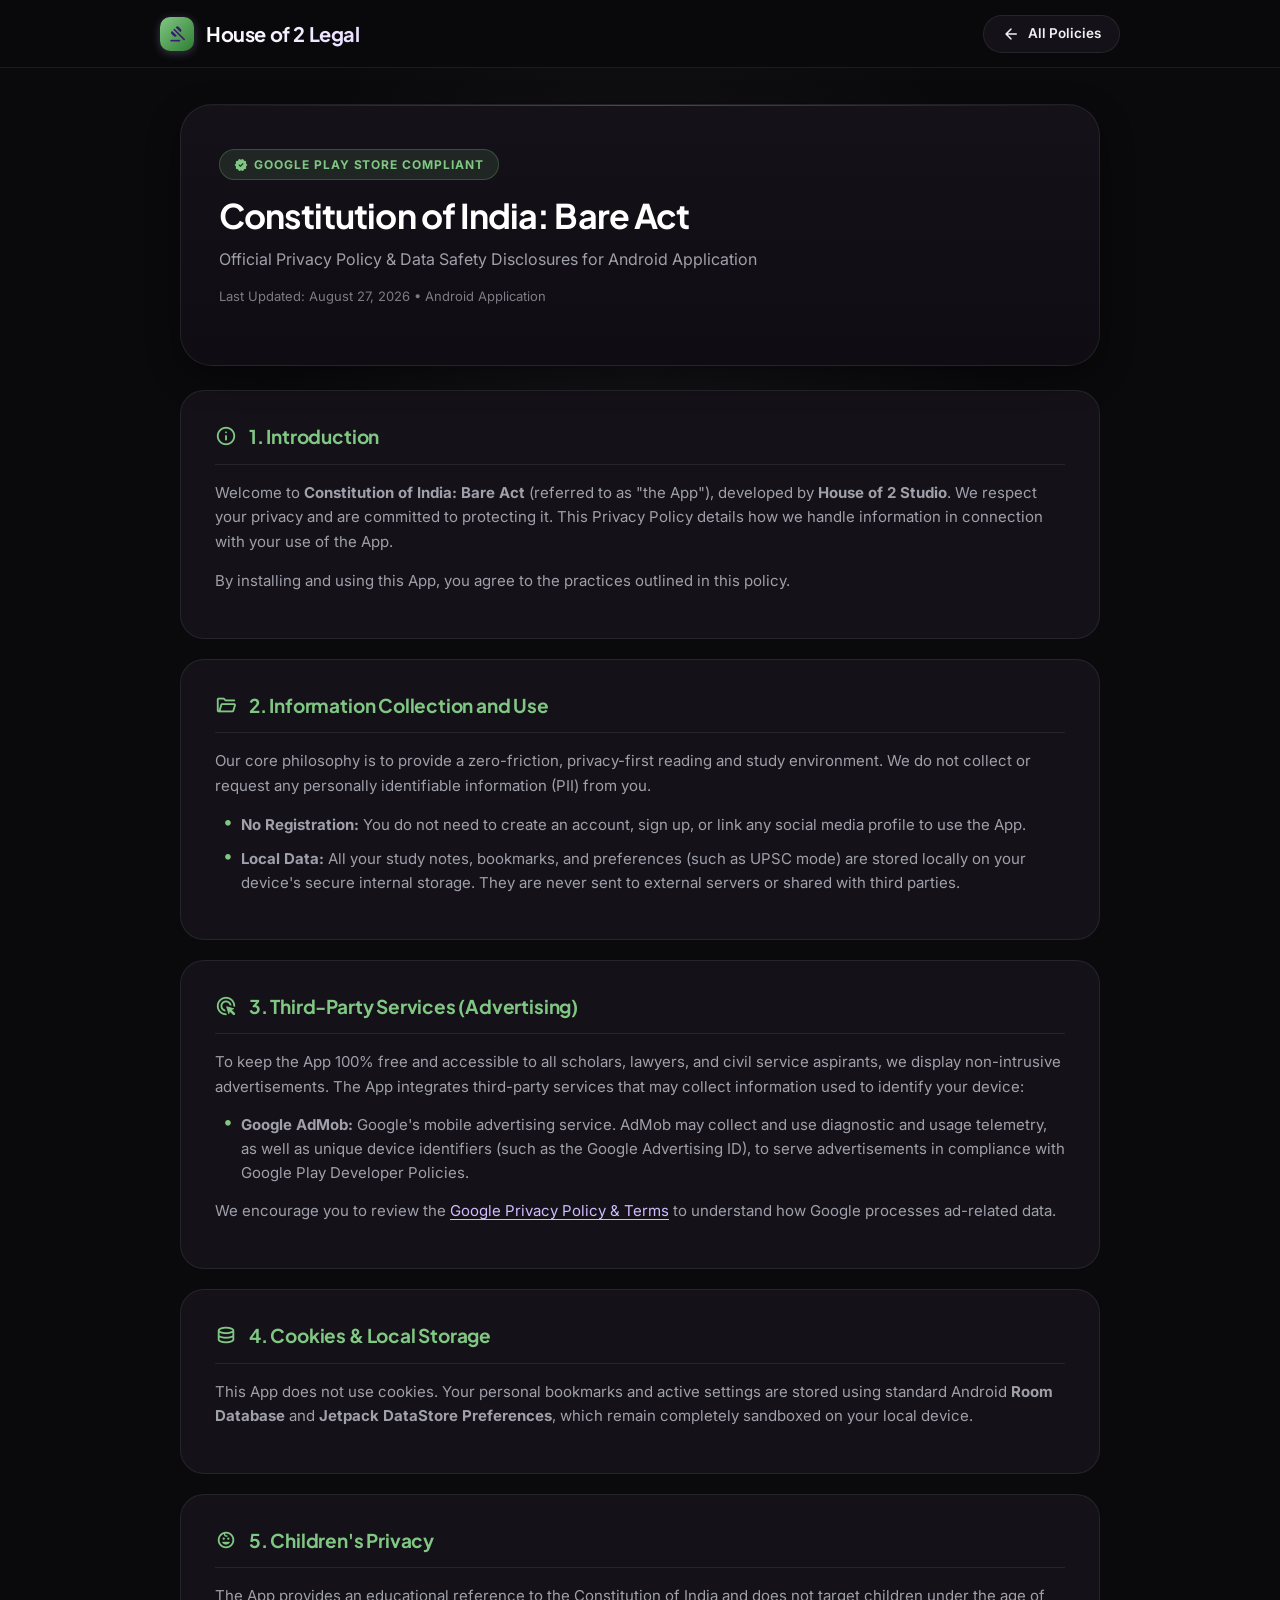
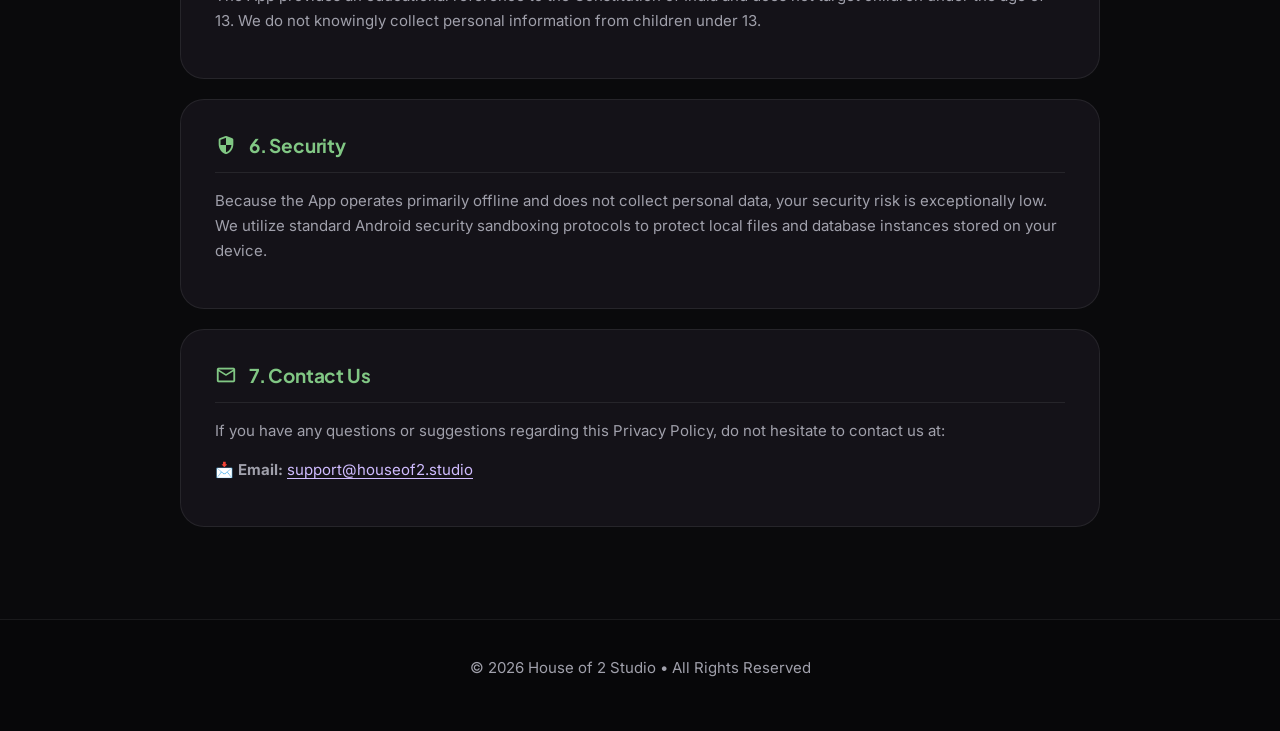
==== commit 87f6cbfe: "feat(design): implement unified shared Material 3 design system stylesheet across all pages" ====
--- a/coi-bareact/index.html
+++ b/coi-bareact/index.html
@@ -4,309 +4,40 @@
     <meta charset="UTF-8">
     <meta name="viewport" content="width=device-width, initial-scale=1.0">
     <title>Privacy Policy • Constitution of India: Bare Act</title>
-    <!-- Google Fonts: Plus Jakarta Sans, Outfit, Inter & Material Symbols Rounded -->
-    <link rel="preconnect" href="https://fonts.googleapis.com">
-    <link rel="preconnect" href="https://fonts.gstatic.com" crossorigin>
-    <link href="https://fonts.googleapis.com/css2?family=Inter:wght@300;400;500;600;700&family=Plus+Jakarta+Sans:wght@500;600;700;800&family=Outfit:wght@500;600;700&display=swap" rel="stylesheet">
-    <link rel="stylesheet" href="https://fonts.googleapis.com/css2?family=Material+Symbols+Rounded:opsz,wght,FILL,GRAD@20..48,100..700,0..1,-50..200" />
-    
-    <style>
-        :root {
-            /* 
-             * Gemini Notebook & Material 3 Official Design Tokens (Exact Pustak Extension Palette)
-             */
-            --md-sys-color-surface: #131314;
-            --md-sys-color-surface-dim: #0E0E0F;
-            --md-sys-color-surface-bright: #1E1F20;
-            --md-sys-color-surface-container-lowest: #0E0E0F;
-            --md-sys-color-surface-container-low: #18191A;
-            --md-sys-color-surface-container: #1E1F20;
-            --md-sys-color-surface-container-high: #282A2C;
-            --md-sys-color-surface-container-highest: #333538;
-
-            /* Primary Accent: Google Ice Blue */
-            --md-sys-color-primary: #A8C7FA;
-            --md-sys-color-on-primary: #042B59;
-            --md-sys-color-primary-container: #0842A0;
-            --md-sys-color-on-primary-container: #D3E3FD;
-
-            /* Typography Colors */
-            --md-sys-color-on-surface: #E3E3E3;
-            --md-sys-color-on-surface-variant: #C4C7C5;
-            --md-sys-color-outline: #8E918F;
-            --md-sys-color-outline-variant: #282A2C;
-
-            --font-brand: 'Plus Jakarta Sans', 'Outfit', -apple-system, BlinkMacSystemFont, sans-serif;
-            --font-plain: 'Inter', -apple-system, BlinkMacSystemFont, sans-serif;
-        }
-
-        * {
-            margin: 0;
-            padding: 0;
-            box-sizing: border-box;
-            -webkit-font-smoothing: antialiased;
-            -moz-osx-font-smoothing: grayscale;
-        }
-
-        body {
-            font-family: var(--font-plain);
-            background-color: var(--md-sys-color-surface);
-            color: var(--md-sys-color-on-surface);
-            line-height: 1.6;
-            margin: 0;
-            padding: 0;
-            min-height: 100vh;
-            display: flex;
-            flex-direction: column;
-        }
-
-        .material-symbols-rounded {
-            font-variation-settings: 'FILL' 0, 'wght' 400, 'GRAD' 0, 'opsz' 24;
-            vertical-align: middle;
-        }
-
-        .material-symbols-rounded.filled {
-            font-variation-settings: 'FILL' 1, 'wght' 400, 'GRAD' 0, 'opsz' 24;
-        }
-
-        /* Top Bar */
-        .top-bar {
-            height: 64px;
-            background-color: var(--md-sys-color-surface-container);
-            border-bottom: 1px solid var(--md-sys-color-outline-variant);
-            display: flex;
-            align-items: center;
-            padding: 0 24px;
-            position: sticky;
-            top: 0;
-            z-index: 1000;
-            backdrop-filter: blur(16px);
-        }
-
-        .top-bar-inner {
-            max-width: 900px;
-            width: 100%;
-            margin: 0 auto;
-            display: flex;
-            align-items: center;
-            justify-content: space-between;
-        }
-
-        .brand-group {
-            display: flex;
-            align-items: center;
-            gap: 12px;
-            text-decoration: none;
-            color: var(--md-sys-color-on-surface);
-        }
-
-        .brand-logo-icon {
-            width: 32px;
-            height: 32px;
-            background: linear-gradient(135deg, #81C784 0%, #2E7D32 100%);
-            border-radius: 8px;
-            display: flex;
-            align-items: center;
-            justify-content: center;
-            color: #FFFFFF;
-        }
-
-        .brand-title {
-            font-family: var(--font-brand);
-            font-size: 20px;
-            font-weight: 700;
-            letter-spacing: -0.02em;
-        }
-
-        .back-pill {
-            display: inline-flex;
-            align-items: center;
-            gap: 6px;
-            height: 36px;
-            padding: 0 16px;
-            border-radius: 9999px;
-            background-color: var(--md-sys-color-surface-container-high);
-            border: 1px solid var(--md-sys-color-outline-variant);
-            color: var(--md-sys-color-on-surface);
-            font-size: 13px;
-            font-weight: 600;
-            text-decoration: none;
-            transition: all 0.2s cubic-bezier(0.2, 0, 0, 1);
-        }
-
-        .back-pill:hover {
-            background-color: var(--md-sys-color-surface-container-highest);
-            border-color: var(--md-sys-color-primary);
-            color: var(--md-sys-color-primary);
-            transform: translateX(-2px);
-        }
-
-        /* Main Container */
-        main {
-            max-width: 900px;
-            width: 100%;
-            margin: 32px auto 64px;
-            padding: 0 20px;
-            flex: 1;
-        }
-
-        .hero-banner {
-            background-color: var(--md-sys-color-surface-container-low);
-            border: 1px solid var(--md-sys-color-outline-variant);
-            border-radius: 24px;
-            padding: 40px 36px;
-            margin-bottom: 24px;
-        }
-
-        .status-chip {
-            display: inline-flex;
-            align-items: center;
-            gap: 6px;
-            padding: 4px 12px;
-            border-radius: 9999px;
-            background-color: rgba(129, 199, 132, 0.12);
-            border: 1px solid rgba(129, 199, 132, 0.3);
-            color: #81C784;
-            font-size: 12px;
-            font-weight: 700;
-            text-transform: uppercase;
-            letter-spacing: 0.04em;
-            margin-bottom: 16px;
-        }
-
-        h1 {
-            font-family: var(--font-brand);
-            font-size: 32px;
-            font-weight: 700;
-            color: var(--md-sys-color-on-surface);
-            letter-spacing: -0.02em;
-            line-height: 1.25;
-            margin-bottom: 8px;
-        }
-
-        .hero-desc {
-            font-size: 15px;
-            color: var(--md-sys-color-on-surface-variant);
-            margin-bottom: 12px;
-        }
-
-        .hero-date {
-            font-size: 13px;
-            color: var(--md-sys-color-on-surface-variant);
-            opacity: 0.7;
-        }
-
-        /* Policy Section Cards */
-        .section-card {
-            background-color: var(--md-sys-color-surface-container-low);
-            border: 1px solid var(--md-sys-color-outline-variant);
-            border-radius: 20px;
-            padding: 28px 32px;
-            margin-bottom: 18px;
-            transition: border-color 0.2s ease;
-        }
-
-        .section-card:hover {
-            border-color: rgba(129, 199, 132, 0.3);
-        }
-
-        .section-title {
-            font-family: var(--font-brand);
-            font-size: 18px;
-            font-weight: 700;
-            color: #81C784;
-            margin-bottom: 16px;
-            display: flex;
-            align-items: center;
-            gap: 10px;
-            border-bottom: 1px solid var(--md-sys-color-outline-variant);
-            padding-bottom: 12px;
-        }
-
-        p {
-            font-size: 14.5px;
-            color: var(--md-sys-color-on-surface-variant);
-            line-height: 1.6;
-            margin-bottom: 14px;
-        }
-
-        ul {
-            list-style: none;
-            margin-bottom: 14px;
-        }
-
-        li {
-            position: relative;
-            padding-left: 24px;
-            margin-bottom: 10px;
-            font-size: 14.5px;
-            color: var(--md-sys-color-on-surface-variant);
-            line-height: 1.55;
-        }
-
-        li::before {
-            content: '•';
-            position: absolute;
-            left: 8px;
-            color: #81C784;
-            font-size: 16px;
-            line-height: 1;
-        }
-
-        a {
-            color: var(--md-sys-color-primary);
-            text-decoration: underline;
-            text-underline-offset: 3px;
-        }
-
-        footer {
-            background-color: var(--md-sys-color-surface-container-lowest);
-            border-top: 1px solid var(--md-sys-color-outline-variant);
-            padding: 32px 24px;
-            text-align: center;
-            font-size: 13px;
-            color: var(--md-sys-color-on-surface-variant);
-            opacity: 0.8;
-        }
-
-        @media (max-width: 640px) {
-            .hero-banner { padding: 24px 20px; border-radius: 18px; }
-            h1 { font-size: 24px; }
-            .section-card { padding: 20px; border-radius: 16px; }
-            .top-bar { padding: 0 16px; }
-        }
-    </style>
+    <link rel="stylesheet" href="../style.css">
 </head>
 <body>
 
-    <header class="top-bar">
-        <div class="top-bar-inner">
-            <a href="../" class="brand-group">
-                <div class="brand-logo-icon">
+    <div class="ambient-glow"></div>
+
+    <header class="m3-top-bar">
+        <div class="m3-top-bar-inner">
+            <a href="../" class="m3-brand-group">
+                <div class="m3-brand-logo" style="background: linear-gradient(135deg, #81C784 0%, #2E7D32 100%);">
                     <span class="material-symbols-rounded filled" style="font-size: 20px;">gavel</span>
                 </div>
-                <span class="brand-title">House of 2 Legal</span>
+                <span class="m3-brand-title">House of 2 Legal</span>
             </a>
-            <a href="../" class="back-pill">
-                <span class="material-symbols-rounded" style="font-size: 16px;">arrow_back</span>
+            <a href="../" class="m3-nav-pill">
+                <span class="material-symbols-rounded" style="font-size: 18px;">arrow_back</span>
                 <span>All Policies</span>
             </a>
         </div>
     </header>
 
-    <main>
-        <div class="hero-banner">
-            <span class="status-chip">
+    <main class="m3-main-container">
+        <div class="m3-hero-card">
+            <span class="m3-badge m3-badge-android">
                 <span class="material-symbols-rounded filled" style="font-size: 14px;">verified</span>
                 Google Play Store Compliant
             </span>
-            <h1>Constitution of India: Bare Act</h1>
-            <p class="hero-desc">Official Privacy Policy &amp; Data Safety Disclosures for Android Application</p>
-            <p class="hero-date">Last Updated: August 27, 2026</p>
+            <h1 class="m3-hero-title">Constitution of India: Bare Act</h1>
+            <p class="m3-hero-subtitle">Official Privacy Policy &amp; Data Safety Disclosures for Android Application</p>
+            <p class="m3-hero-meta">Last Updated: August 27, 2026 • Android Application</p>
         </div>
 
-        <div class="section-card">
-            <div class="section-title">
+        <div class="m3-section-card android-card">
+            <div class="m3-section-heading android-heading">
                 <span class="material-symbols-rounded">info</span>
                 1. Introduction
             </div>
@@ -314,8 +45,8 @@
             <p>By installing and using this App, you agree to the practices outlined in this policy.</p>
         </div>
 
-        <div class="section-card">
-            <div class="section-title">
+        <div class="m3-section-card android-card">
+            <div class="m3-section-heading android-heading">
                 <span class="material-symbols-rounded">folder_open</span>
                 2. Information Collection and Use
             </div>
@@ -326,8 +57,8 @@
             </ul>
         </div>
 
-        <div class="section-card">
-            <div class="section-title">
+        <div class="m3-section-card android-card">
+            <div class="m3-section-heading android-heading">
                 <span class="material-symbols-rounded">ads_click</span>
                 3. Third-Party Services (Advertising)
             </div>
@@ -338,32 +69,32 @@
             <p>We encourage you to review the <a href="https://policies.google.com/privacy" target="_blank" rel="noopener noreferrer">Google Privacy Policy & Terms</a> to understand how Google processes ad-related data.</p>
         </div>
 
-        <div class="section-card">
-            <div class="section-title">
+        <div class="m3-section-card android-card">
+            <div class="m3-section-heading android-heading">
                 <span class="material-symbols-rounded">database</span>
                 4. Cookies &amp; Local Storage
             </div>
             <p>This App does not use cookies. Your personal bookmarks and active settings are stored using standard Android <strong>Room Database</strong> and <strong>Jetpack DataStore Preferences</strong>, which remain completely sandboxed on your local device.</p>
         </div>
 
-        <div class="section-card">
-            <div class="section-title">
+        <div class="m3-section-card android-card">
+            <div class="m3-section-heading android-heading">
                 <span class="material-symbols-rounded">child_care</span>
                 5. Children's Privacy
             </div>
             <p>The App provides an educational reference to the Constitution of India and does not target children under the age of 13. We do not knowingly collect personal information from children under 13.</p>
         </div>
 
-        <div class="section-card">
-            <div class="section-title">
+        <div class="m3-section-card android-card">
+            <div class="m3-section-heading android-heading">
                 <span class="material-symbols-rounded">security</span>
                 6. Security
             </div>
             <p>Because the App operates primarily offline and does not collect personal data, your security risk is exceptionally low. We utilize standard Android security sandboxing protocols to protect local files and database instances stored on your device.</p>
         </div>
 
-        <div class="section-card">
-            <div class="section-title">
+        <div class="m3-section-card android-card">
+            <div class="m3-section-heading android-heading">
                 <span class="material-symbols-rounded">mail</span>
                 7. Contact Us
             </div>
--- a/style.css
+++ b/style.css
@@ -0,0 +1,419 @@
+/* 
+ * Material You (Material 3) Official Design System
+ * Pustak & House of 2 Ecosystem
+ */
+@import url('https://fonts.googleapis.com/css2?family=Inter:wght@300;400;500;600;700&family=Plus+Jakarta+Sans:wght@500;600;700;800&family=Outfit:wght@500;600;700&display=swap');
+@import url('https://fonts.googleapis.com/css2?family=Material+Symbols+Rounded:opsz,wght,FILL,GRAD@20..48,100..700,0..1,-50..200');
+
+:root {
+  /* M3 Surface Tones (Deep Graphite Canvas & Slate Containers) */
+  --md-sys-color-surface: #0A0A0C;
+  --md-sys-color-surface-dim: #070709;
+  --md-sys-color-surface-bright: #1A1A1E;
+  --md-sys-color-surface-container-lowest: #070709;
+  --md-sys-color-surface-container-low: #0F0D13;
+  --md-sys-color-surface-container: #141218;
+  --md-sys-color-surface-container-high: #1D1B22;
+  --md-sys-color-surface-container-highest: #282530;
+
+  /* Primary Accent: M3 Lavender / Ice Violet */
+  --md-sys-color-primary: #D0BCFF;
+  --md-sys-color-on-primary: #381E72;
+  --md-sys-color-primary-container: #4F378B;
+  --md-sys-color-on-primary-container: #EADDFF;
+
+  /* Secondary Accent */
+  --md-sys-color-secondary: #CCC2DC;
+  --md-sys-color-on-secondary: #332D41;
+  --md-sys-color-secondary-container: #4A4458;
+  --md-sys-color-on-secondary-container: #E8DEF8;
+
+  /* Android Accent: Mint Green */
+  --md-sys-color-android: #81C784;
+  --md-sys-color-on-android: #00390A;
+  --md-sys-color-android-container: #1B5E20;
+  --md-sys-color-on-android-container: #C8E6C9;
+
+  /* Typography Colors */
+  --md-sys-color-on-surface: #F0F0F2;
+  --md-sys-color-on-surface-variant: #A0A0AB;
+  --md-sys-color-outline: #4A4550;
+  --md-sys-color-outline-variant: rgba(255, 255, 255, 0.08);
+
+  /* Fonts */
+  --font-brand: 'Plus Jakarta Sans', 'Outfit', -apple-system, BlinkMacSystemFont, sans-serif;
+  --font-plain: 'Inter', -apple-system, BlinkMacSystemFont, sans-serif;
+
+  /* Shadows & Radius */
+  --shadow-sm: 0 2px 8px rgba(0, 0, 0, 0.3);
+  --shadow-md: 0 12px 32px rgba(0, 0, 0, 0.4);
+  --shadow-lg: 0 20px 48px rgba(0, 0, 0, 0.55);
+  --radius-sm: 12px;
+  --radius-md: 18px;
+  --radius-lg: 24px;
+  --radius-xl: 32px;
+  --radius-full: 9999px;
+}
+
+* {
+  margin: 0;
+  padding: 0;
+  box-sizing: border-box;
+  -webkit-font-smoothing: antialiased;
+  -moz-osx-font-smoothing: grayscale;
+}
+
+body {
+  font-family: var(--font-plain);
+  background-color: var(--md-sys-color-surface);
+  color: var(--md-sys-color-on-surface);
+  line-height: 1.6;
+  margin: 0;
+  padding: 0;
+  min-height: 100vh;
+  display: flex;
+  flex-direction: column;
+  position: relative;
+  overflow-x: hidden;
+}
+
+/* Material Symbols Rounded Utility */
+.material-symbols-rounded {
+  font-variation-settings: 'FILL' 0, 'wght' 400, 'GRAD' 0, 'opsz' 24;
+  vertical-align: middle;
+}
+
+.material-symbols-rounded.filled {
+  font-variation-settings: 'FILL' 1, 'wght' 400, 'GRAD' 0, 'opsz' 24;
+}
+
+/* Ambient Radial Glow */
+.ambient-glow {
+  position: fixed;
+  top: 0;
+  left: 50%;
+  transform: translateX(-50%);
+  width: 1000px;
+  height: 600px;
+  background: radial-gradient(circle, rgba(208, 188, 255, 0.05) 0%, rgba(239, 184, 200, 0.02) 40%, transparent 70%);
+  pointer-events: none;
+  z-index: 0;
+}
+
+/* M3 Minimal Top App Bar */
+.m3-top-bar {
+  height: 68px;
+  background-color: rgba(10, 10, 12, 0.85);
+  border-bottom: 1px solid var(--md-sys-color-outline-variant);
+  display: flex;
+  align-items: center;
+  padding: 0 24px;
+  position: sticky;
+  top: 0;
+  z-index: 1000;
+  backdrop-filter: blur(20px);
+  -webkit-backdrop-filter: blur(20px);
+}
+
+.m3-top-bar-inner {
+  max-width: 960px;
+  width: 100%;
+  margin: 0 auto;
+  display: flex;
+  align-items: center;
+  justify-content: space-between;
+}
+
+.m3-brand-group {
+  display: flex;
+  align-items: center;
+  gap: 12px;
+  text-decoration: none;
+  color: var(--md-sys-color-on-surface);
+}
+
+.m3-brand-logo {
+  width: 34px;
+  height: 34px;
+  background: linear-gradient(135deg, var(--md-sys-color-primary) 0%, #9A7BDE 100%);
+  border-radius: 10px;
+  display: flex;
+  align-items: center;
+  justify-content: center;
+  color: var(--md-sys-color-on-primary);
+  font-family: var(--font-brand);
+  font-weight: 800;
+  font-size: 17px;
+  box-shadow: 0 2px 10px rgba(208, 188, 255, 0.25);
+}
+
+.m3-brand-title {
+  font-family: var(--font-brand);
+  font-size: 20px;
+  font-weight: 700;
+  letter-spacing: -0.02em;
+  background: linear-gradient(135deg, #FFFFFF 0%, #EADDFF 100%);
+  -webkit-background-clip: text;
+  -webkit-text-fill-color: transparent;
+}
+
+.m3-nav-pill {
+  display: inline-flex;
+  align-items: center;
+  gap: 8px;
+  height: 38px;
+  padding: 0 18px;
+  border-radius: var(--radius-full);
+  background-color: var(--md-sys-color-surface-container);
+  border: 1px solid var(--md-sys-color-outline-variant);
+  color: var(--md-sys-color-on-surface);
+  font-size: 13.5px;
+  font-weight: 600;
+  text-decoration: none;
+  transition: all 0.25s cubic-bezier(0.2, 0, 0, 1);
+}
+
+.m3-nav-pill:hover {
+  background-color: var(--md-sys-color-surface-container-high);
+  border-color: var(--md-sys-color-primary);
+  color: var(--md-sys-color-primary);
+  transform: translateX(-2px);
+}
+
+/* Page Layout */
+.m3-main-container {
+  max-width: 960px;
+  width: 100%;
+  margin: 36px auto 72px;
+  padding: 0 20px;
+  flex: 1;
+  position: relative;
+  z-index: 1;
+}
+
+/* M3 Hero Header Card */
+.m3-hero-card {
+  background: linear-gradient(180deg, var(--md-sys-color-surface-container) 0%, var(--md-sys-color-surface-container-low) 100%);
+  border: 1px solid var(--md-sys-color-outline-variant);
+  border-radius: var(--radius-xl);
+  padding: 44px 38px;
+  margin-bottom: 24px;
+  position: relative;
+  overflow: hidden;
+  box-shadow: var(--shadow-md);
+}
+
+.m3-hero-card::before {
+  content: '';
+  position: absolute;
+  top: 0;
+  left: 0;
+  right: 0;
+  height: 1px;
+  background: linear-gradient(90deg, transparent, rgba(208, 188, 255, 0.3), transparent);
+}
+
+.m3-badge {
+  display: inline-flex;
+  align-items: center;
+  gap: 6px;
+  padding: 5px 14px;
+  border-radius: var(--radius-full);
+  font-size: 12px;
+  font-weight: 700;
+  text-transform: uppercase;
+  letter-spacing: 0.08em;
+  margin-bottom: 16px;
+}
+
+.m3-badge-chrome {
+  background-color: rgba(208, 188, 255, 0.12);
+  color: var(--md-sys-color-primary);
+  border: 1px solid rgba(208, 188, 255, 0.25);
+}
+
+.m3-badge-android {
+  background-color: rgba(129, 199, 132, 0.12);
+  color: var(--md-sys-color-android);
+  border: 1px solid rgba(129, 199, 132, 0.25);
+}
+
+.m3-hero-title {
+  font-family: var(--font-brand);
+  font-size: 34px;
+  font-weight: 700;
+  letter-spacing: -0.025em;
+  color: #FFFFFF;
+  line-height: 1.2;
+  margin-bottom: 10px;
+}
+
+.m3-hero-subtitle {
+  font-size: 16px;
+  color: var(--md-sys-color-on-surface-variant);
+  margin-bottom: 14px;
+  line-height: 1.55;
+  max-width: 700px;
+}
+
+.m3-hero-meta {
+  font-size: 13px;
+  color: var(--md-sys-color-on-surface-variant);
+  opacity: 0.75;
+}
+
+/* Callout Box */
+.m3-callout {
+  background-color: var(--md-sys-color-primary-container);
+  color: var(--md-sys-color-on-primary-container);
+  border: 1px solid rgba(208, 188, 255, 0.3);
+  border-radius: var(--radius-lg);
+  padding: 22px 26px;
+  margin-bottom: 24px;
+  display: flex;
+  gap: 16px;
+  align-items: flex-start;
+  box-shadow: var(--shadow-sm);
+}
+
+.m3-callout-icon {
+  font-size: 26px;
+  color: #FFFFFF;
+  flex-shrink: 0;
+  margin-top: 2px;
+}
+
+.m3-callout h3 {
+  font-family: var(--font-brand);
+  font-size: 17px;
+  font-weight: 700;
+  color: #FFFFFF;
+  margin-bottom: 4px;
+}
+
+.m3-callout p {
+  font-size: 14.5px;
+  color: var(--md-sys-color-on-primary-container);
+  line-height: 1.55;
+  margin: 0;
+}
+
+/* Section Cards */
+.m3-section-card {
+  background-color: var(--md-sys-color-surface-container);
+  border: 1px solid var(--md-sys-color-outline-variant);
+  border-radius: var(--radius-lg);
+  padding: 30px 34px;
+  margin-bottom: 20px;
+  transition: border-color 0.25s ease, box-shadow 0.25s ease;
+}
+
+.m3-section-card:hover {
+  border-color: rgba(208, 188, 255, 0.25);
+  box-shadow: var(--shadow-sm);
+}
+
+.m3-section-heading {
+  font-family: var(--font-brand);
+  font-size: 19px;
+  font-weight: 700;
+  color: var(--md-sys-color-primary);
+  margin-bottom: 16px;
+  display: flex;
+  align-items: center;
+  gap: 12px;
+  border-bottom: 1px solid var(--md-sys-color-outline-variant);
+  padding-bottom: 12px;
+  letter-spacing: -0.01em;
+}
+
+.m3-section-heading.android-heading {
+  color: var(--md-sys-color-android);
+}
+
+.m3-section-heading .material-symbols-rounded {
+  font-size: 22px;
+}
+
+p {
+  font-size: 15px;
+  color: var(--md-sys-color-on-surface-variant);
+  line-height: 1.65;
+  margin-bottom: 14px;
+}
+
+ul {
+  list-style: none;
+  margin-bottom: 14px;
+}
+
+li {
+  position: relative;
+  padding-left: 26px;
+  margin-bottom: 10px;
+  font-size: 15px;
+  color: var(--md-sys-color-on-surface-variant);
+  line-height: 1.6;
+}
+
+li::before {
+  content: '•';
+  position: absolute;
+  left: 8px;
+  color: var(--md-sys-color-primary);
+  font-size: 18px;
+  line-height: 1;
+}
+
+.android-card li::before {
+  color: var(--md-sys-color-android);
+}
+
+code {
+  background-color: var(--md-sys-color-surface-container-high);
+  color: var(--md-sys-color-primary);
+  border: 1px solid var(--md-sys-color-outline-variant);
+  padding: 3px 8px;
+  border-radius: 8px;
+  font-size: 13.5px;
+  font-family: ui-monospace, SFMono-Regular, Menlo, Monaco, Consolas, monospace;
+}
+
+a {
+  color: var(--md-sys-color-primary);
+  text-decoration: underline;
+  text-underline-offset: 3px;
+  transition: color 0.2s ease;
+}
+
+a:hover {
+  color: #FFFFFF;
+}
+
+/* Footer */
+footer {
+  background-color: var(--md-sys-color-surface-container-lowest);
+  border-top: 1px solid var(--md-sys-color-outline-variant);
+  padding: 36px 24px;
+  text-align: center;
+  font-size: 13.5px;
+  color: var(--md-sys-color-on-surface-variant);
+  position: relative;
+  z-index: 1;
+}
+
+footer a {
+  color: var(--md-sys-color-primary);
+  text-decoration: none;
+}
+
+footer a:hover {
+  text-decoration: underline;
+}
+
+@media (max-width: 640px) {
+  .m3-hero-card { padding: 28px 20px; border-radius: 20px; }
+  .m3-hero-title { font-size: 26px; }
+  .m3-section-card { padding: 22px 18px; border-radius: 18px; }
+  .m3-top-bar { padding: 0 16px; }
+}
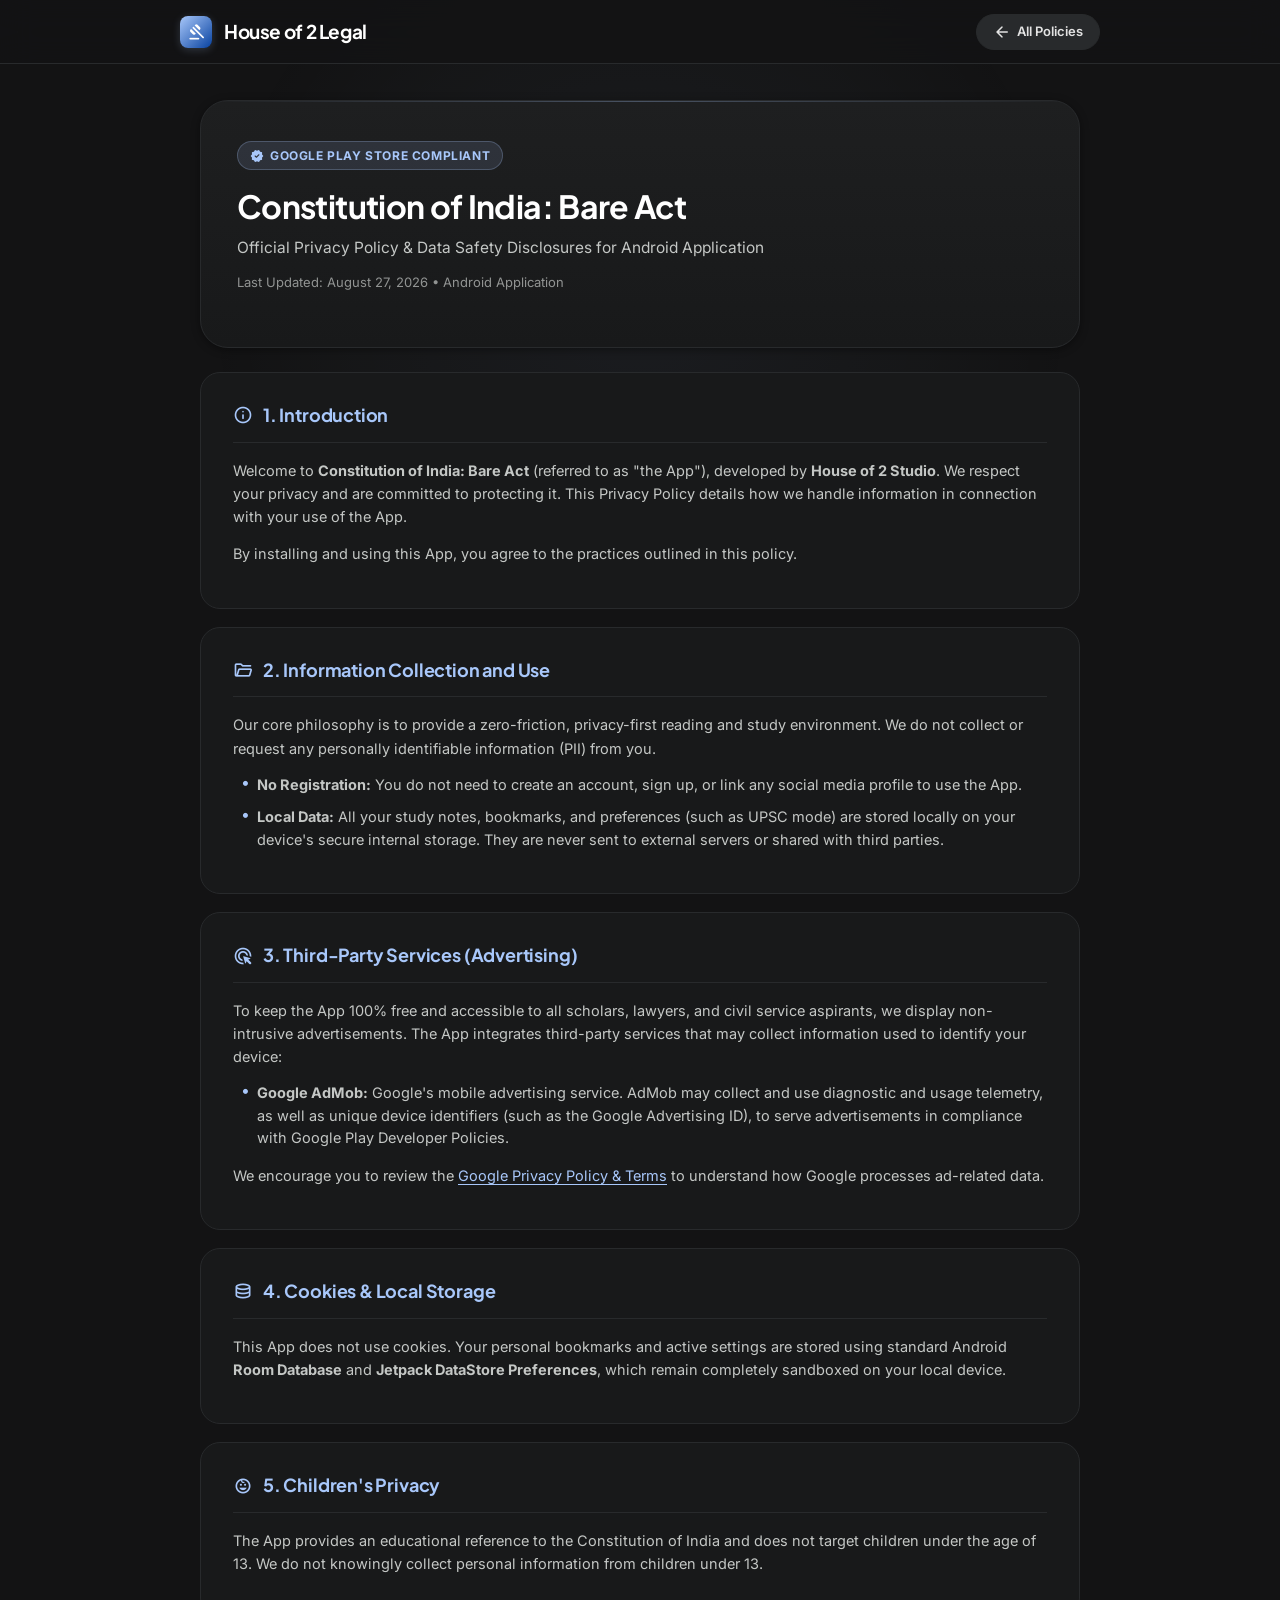
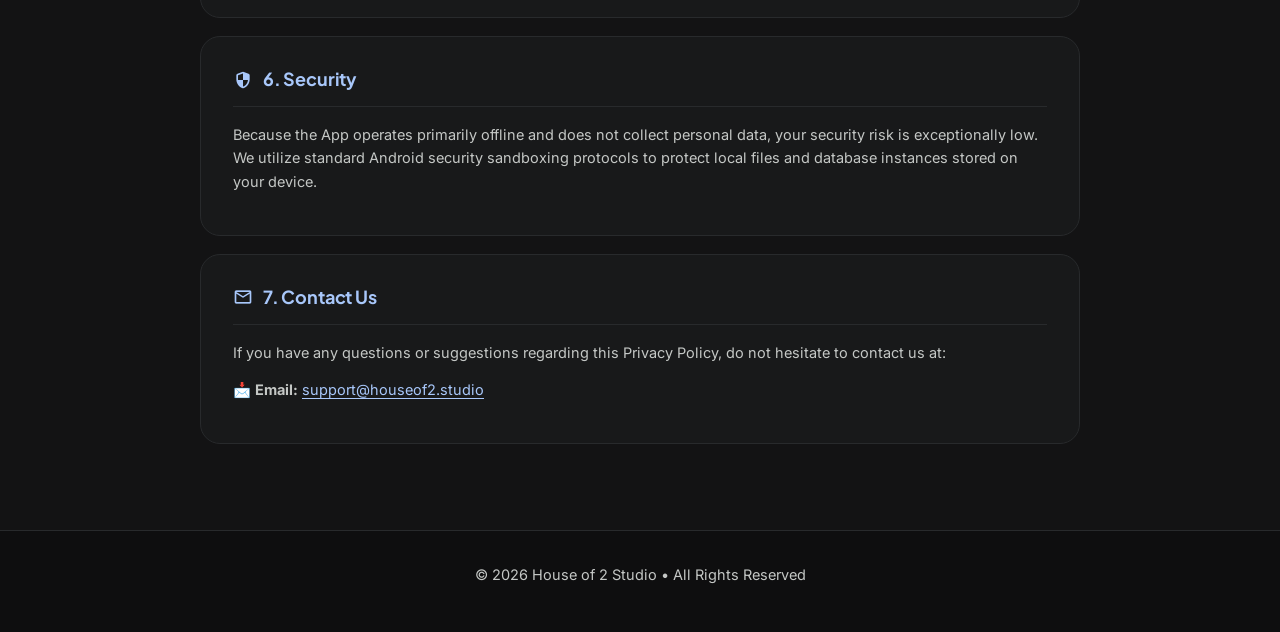
==== commit 2e8eb7f2: "design: unify all pages under single Google Ice Blue & Graphite Material 3 tonal palette" ====
--- a/coi-bareact/index.html
+++ b/coi-bareact/index.html
@@ -13,7 +13,7 @@
     <header class="m3-top-bar">
         <div class="m3-top-bar-inner">
             <a href="../" class="m3-brand-group">
-                <div class="m3-brand-logo" style="background: linear-gradient(135deg, #81C784 0%, #2E7D32 100%);">
+                <div class="m3-brand-logo">
                     <span class="material-symbols-rounded filled" style="font-size: 20px;">gavel</span>
                 </div>
                 <span class="m3-brand-title">House of 2 Legal</span>
@@ -27,7 +27,7 @@
 
     <main class="m3-main-container">
         <div class="m3-hero-card">
-            <span class="m3-badge m3-badge-android">
+            <span class="m3-badge">
                 <span class="material-symbols-rounded filled" style="font-size: 14px;">verified</span>
                 Google Play Store Compliant
             </span>
@@ -36,8 +36,8 @@
             <p class="m3-hero-meta">Last Updated: August 27, 2026 • Android Application</p>
         </div>
 
-        <div class="m3-section-card android-card">
-            <div class="m3-section-heading android-heading">
+        <div class="m3-section-card">
+            <div class="m3-section-heading">
                 <span class="material-symbols-rounded">info</span>
                 1. Introduction
             </div>
@@ -45,8 +45,8 @@
             <p>By installing and using this App, you agree to the practices outlined in this policy.</p>
         </div>
 
-        <div class="m3-section-card android-card">
-            <div class="m3-section-heading android-heading">
+        <div class="m3-section-card">
+            <div class="m3-section-heading">
                 <span class="material-symbols-rounded">folder_open</span>
                 2. Information Collection and Use
             </div>
@@ -57,8 +57,8 @@
             </ul>
         </div>
 
-        <div class="m3-section-card android-card">
-            <div class="m3-section-heading android-heading">
+        <div class="m3-section-card">
+            <div class="m3-section-heading">
                 <span class="material-symbols-rounded">ads_click</span>
                 3. Third-Party Services (Advertising)
             </div>
@@ -69,32 +69,32 @@
             <p>We encourage you to review the <a href="https://policies.google.com/privacy" target="_blank" rel="noopener noreferrer">Google Privacy Policy & Terms</a> to understand how Google processes ad-related data.</p>
         </div>
 
-        <div class="m3-section-card android-card">
-            <div class="m3-section-heading android-heading">
+        <div class="m3-section-card">
+            <div class="m3-section-heading">
                 <span class="material-symbols-rounded">database</span>
                 4. Cookies &amp; Local Storage
             </div>
             <p>This App does not use cookies. Your personal bookmarks and active settings are stored using standard Android <strong>Room Database</strong> and <strong>Jetpack DataStore Preferences</strong>, which remain completely sandboxed on your local device.</p>
         </div>
 
-        <div class="m3-section-card android-card">
-            <div class="m3-section-heading android-heading">
+        <div class="m3-section-card">
+            <div class="m3-section-heading">
                 <span class="material-symbols-rounded">child_care</span>
                 5. Children's Privacy
             </div>
             <p>The App provides an educational reference to the Constitution of India and does not target children under the age of 13. We do not knowingly collect personal information from children under 13.</p>
         </div>
 
-        <div class="m3-section-card android-card">
-            <div class="m3-section-heading android-heading">
+        <div class="m3-section-card">
+            <div class="m3-section-heading">
                 <span class="material-symbols-rounded">security</span>
                 6. Security
             </div>
             <p>Because the App operates primarily offline and does not collect personal data, your security risk is exceptionally low. We utilize standard Android security sandboxing protocols to protect local files and database instances stored on your device.</p>
         </div>
 
-        <div class="m3-section-card android-card">
-            <div class="m3-section-heading android-heading">
+        <div class="m3-section-card">
+            <div class="m3-section-heading">
                 <span class="material-symbols-rounded">mail</span>
                 7. Contact Us
             </div>
--- a/style.css
+++ b/style.css
@@ -1,57 +1,56 @@
 /* 
  * Material You (Material 3) Official Design System
- * Pustak & House of 2 Ecosystem
+ * Unified Google Ice Blue & Graphite Tonal Palette
  */
 @import url('https://fonts.googleapis.com/css2?family=Inter:wght@300;400;500;600;700&family=Plus+Jakarta+Sans:wght@500;600;700;800&family=Outfit:wght@500;600;700&display=swap');
 @import url('https://fonts.googleapis.com/css2?family=Material+Symbols+Rounded:opsz,wght,FILL,GRAD@20..48,100..700,0..1,-50..200');
 
 :root {
-  /* M3 Surface Tones (Deep Graphite Canvas & Slate Containers) */
-  --md-sys-color-surface: #0A0A0C;
-  --md-sys-color-surface-dim: #070709;
-  --md-sys-color-surface-bright: #1A1A1E;
-  --md-sys-color-surface-container-lowest: #070709;
-  --md-sys-color-surface-container-low: #0F0D13;
-  --md-sys-color-surface-container: #141218;
-  --md-sys-color-surface-container-high: #1D1B22;
-  --md-sys-color-surface-container-highest: #282530;
-
-  /* Primary Accent: M3 Lavender / Ice Violet */
-  --md-sys-color-primary: #D0BCFF;
-  --md-sys-color-on-primary: #381E72;
-  --md-sys-color-primary-container: #4F378B;
-  --md-sys-color-on-primary-container: #EADDFF;
-
-  /* Secondary Accent */
-  --md-sys-color-secondary: #CCC2DC;
-  --md-sys-color-on-secondary: #332D41;
-  --md-sys-color-secondary-container: #4A4458;
-  --md-sys-color-on-secondary-container: #E8DEF8;
-
-  /* Android Accent: Mint Green */
-  --md-sys-color-android: #81C784;
-  --md-sys-color-on-android: #00390A;
-  --md-sys-color-android-container: #1B5E20;
-  --md-sys-color-on-android-container: #C8E6C9;
-
-  /* Typography Colors */
-  --md-sys-color-on-surface: #F0F0F2;
-  --md-sys-color-on-surface-variant: #A0A0AB;
-  --md-sys-color-outline: #4A4550;
-  --md-sys-color-outline-variant: rgba(255, 255, 255, 0.08);
+  /* Surface Tones: Deep Charcoal / Graphite Canvas */
+  --md-sys-color-surface: #131314;
+  --md-sys-color-surface-dim: #0E0E0F;
+  --md-sys-color-surface-bright: #1E1F20;
+  --md-sys-color-surface-container-lowest: #0E0E0F;
+  --md-sys-color-surface-container-low: #18191A;
+  --md-sys-color-surface-container: #1E1F20;
+  --md-sys-color-surface-container-high: #282A2C;
+  --md-sys-color-surface-container-highest: #333538;
+
+  /* Primary Tonal Accent: Google Ice Blue */
+  --md-sys-color-primary: #A8C7FA;
+  --md-sys-color-on-primary: #042B59;
+  --md-sys-color-primary-container: #1B263B;
+  --md-sys-color-on-primary-container: #D3E3FD;
+
+  /* Secondary Neutral Tones */
+  --md-sys-color-secondary: #C4C7C5;
+  --md-sys-color-on-secondary: #2D312E;
+  --md-sys-color-secondary-container: #282A2C;
+  --md-sys-color-on-secondary-container: #E3E3E3;
+
+  /* Tertiary Cyan Tones */
+  --md-sys-color-tertiary: #C2E7FF;
+  --md-sys-color-on-tertiary: #003351;
+  --md-sys-color-tertiary-container: #004D73;
+  --md-sys-color-on-tertiary-container: #C2E7FF;
+
+  /* Typography & Outlines */
+  --md-sys-color-on-surface: #E3E3E3;
+  --md-sys-color-on-surface-variant: #C4C7C5;
+  --md-sys-color-outline: #8E918F;
+  --md-sys-color-outline-variant: #282A2C;
 
   /* Fonts */
   --font-brand: 'Plus Jakarta Sans', 'Outfit', -apple-system, BlinkMacSystemFont, sans-serif;
   --font-plain: 'Inter', -apple-system, BlinkMacSystemFont, sans-serif;
 
-  /* Shadows & Radius */
-  --shadow-sm: 0 2px 8px rgba(0, 0, 0, 0.3);
-  --shadow-md: 0 12px 32px rgba(0, 0, 0, 0.4);
-  --shadow-lg: 0 20px 48px rgba(0, 0, 0, 0.55);
-  --radius-sm: 12px;
-  --radius-md: 18px;
-  --radius-lg: 24px;
-  --radius-xl: 32px;
+  /* Shadows & Shapes */
+  --shadow-sm: 0 2px 8px rgba(0, 0, 0, 0.4);
+  --shadow-md: 0 12px 32px rgba(0, 0, 0, 0.5);
+  --radius-sm: 10px;
+  --radius-md: 16px;
+  --radius-lg: 20px;
+  --radius-xl: 28px;
   --radius-full: 9999px;
 }
 
@@ -77,7 +76,7 @@
   overflow-x: hidden;
 }
 
-/* Material Symbols Rounded Utility */
+/* Material Symbols Rounded */
 .material-symbols-rounded {
   font-variation-settings: 'FILL' 0, 'wght' 400, 'GRAD' 0, 'opsz' 24;
   vertical-align: middle;
@@ -87,7 +86,7 @@
   font-variation-settings: 'FILL' 1, 'wght' 400, 'GRAD' 0, 'opsz' 24;
 }
 
-/* Ambient Radial Glow */
+/* Ambient Radial Glow (Ice Blue) */
 .ambient-glow {
   position: fixed;
   top: 0;
@@ -95,15 +94,15 @@
   transform: translateX(-50%);
   width: 1000px;
   height: 600px;
-  background: radial-gradient(circle, rgba(208, 188, 255, 0.05) 0%, rgba(239, 184, 200, 0.02) 40%, transparent 70%);
+  background: radial-gradient(circle, rgba(168, 199, 250, 0.05) 0%, rgba(194, 231, 255, 0.02) 50%, transparent 75%);
   pointer-events: none;
   z-index: 0;
 }
 
 /* M3 Minimal Top App Bar */
 .m3-top-bar {
-  height: 68px;
-  background-color: rgba(10, 10, 12, 0.85);
+  height: 64px;
+  background-color: rgba(19, 19, 20, 0.85);
   border-bottom: 1px solid var(--md-sys-color-outline-variant);
   display: flex;
   align-items: center;
@@ -111,12 +110,12 @@
   position: sticky;
   top: 0;
   z-index: 1000;
-  backdrop-filter: blur(20px);
-  -webkit-backdrop-filter: blur(20px);
+  backdrop-filter: blur(16px);
+  -webkit-backdrop-filter: blur(16px);
 }
 
 .m3-top-bar-inner {
-  max-width: 960px;
+  max-width: 920px;
   width: 100%;
   margin: 0 auto;
   display: flex;
@@ -133,48 +132,46 @@
 }
 
 .m3-brand-logo {
-  width: 34px;
-  height: 34px;
-  background: linear-gradient(135deg, var(--md-sys-color-primary) 0%, #9A7BDE 100%);
-  border-radius: 10px;
+  width: 32px;
+  height: 32px;
+  background: linear-gradient(135deg, var(--md-sys-color-primary) 0%, #0842A0 100%);
+  border-radius: 8px;
   display: flex;
   align-items: center;
   justify-content: center;
-  color: var(--md-sys-color-on-primary);
+  color: #FFFFFF;
   font-family: var(--font-brand);
   font-weight: 800;
-  font-size: 17px;
-  box-shadow: 0 2px 10px rgba(208, 188, 255, 0.25);
+  font-size: 16px;
+  box-shadow: 0 2px 8px rgba(168, 199, 250, 0.2);
 }
 
 .m3-brand-title {
   font-family: var(--font-brand);
-  font-size: 20px;
+  font-size: 19px;
   font-weight: 700;
   letter-spacing: -0.02em;
-  background: linear-gradient(135deg, #FFFFFF 0%, #EADDFF 100%);
-  -webkit-background-clip: text;
-  -webkit-text-fill-color: transparent;
+  color: #FFFFFF;
 }
 
 .m3-nav-pill {
   display: inline-flex;
   align-items: center;
-  gap: 8px;
-  height: 38px;
-  padding: 0 18px;
+  gap: 6px;
+  height: 36px;
+  padding: 0 16px;
   border-radius: var(--radius-full);
-  background-color: var(--md-sys-color-surface-container);
+  background-color: var(--md-sys-color-surface-container-high);
   border: 1px solid var(--md-sys-color-outline-variant);
   color: var(--md-sys-color-on-surface);
-  font-size: 13.5px;
+  font-size: 13px;
   font-weight: 600;
   text-decoration: none;
-  transition: all 0.25s cubic-bezier(0.2, 0, 0, 1);
+  transition: all 0.2s cubic-bezier(0.2, 0, 0, 1);
 }
 
 .m3-nav-pill:hover {
-  background-color: var(--md-sys-color-surface-container-high);
+  background-color: var(--md-sys-color-surface-container-highest);
   border-color: var(--md-sys-color-primary);
   color: var(--md-sys-color-primary);
   transform: translateX(-2px);
@@ -182,9 +179,9 @@
 
 /* Page Layout */
 .m3-main-container {
-  max-width: 960px;
+  max-width: 920px;
   width: 100%;
-  margin: 36px auto 72px;
+  margin: 36px auto 68px;
   padding: 0 20px;
   flex: 1;
   position: relative;
@@ -196,11 +193,11 @@
   background: linear-gradient(180deg, var(--md-sys-color-surface-container) 0%, var(--md-sys-color-surface-container-low) 100%);
   border: 1px solid var(--md-sys-color-outline-variant);
   border-radius: var(--radius-xl);
-  padding: 44px 38px;
+  padding: 40px 36px;
   margin-bottom: 24px;
   position: relative;
   overflow: hidden;
-  box-shadow: var(--shadow-md);
+  box-shadow: var(--shadow-sm);
 }
 
 .m3-hero-card::before {
@@ -210,65 +207,56 @@
   left: 0;
   right: 0;
   height: 1px;
-  background: linear-gradient(90deg, transparent, rgba(208, 188, 255, 0.3), transparent);
+  background: linear-gradient(90deg, transparent, rgba(168, 199, 250, 0.3), transparent);
 }
 
 .m3-badge {
   display: inline-flex;
   align-items: center;
   gap: 6px;
-  padding: 5px 14px;
+  padding: 4px 12px;
   border-radius: var(--radius-full);
   font-size: 12px;
   font-weight: 700;
   text-transform: uppercase;
-  letter-spacing: 0.08em;
+  letter-spacing: 0.05em;
   margin-bottom: 16px;
-}
-
-.m3-badge-chrome {
-  background-color: rgba(208, 188, 255, 0.12);
-  color: var(--md-sys-color-primary);
-  border: 1px solid rgba(208, 188, 255, 0.25);
-}
-
-.m3-badge-android {
-  background-color: rgba(129, 199, 132, 0.12);
-  color: var(--md-sys-color-android);
-  border: 1px solid rgba(129, 199, 132, 0.25);
+  background-color: rgba(168, 199, 250, 0.12);
+  color: var(--md-sys-color-primary);
+  border: 1px solid rgba(168, 199, 250, 0.25);
 }
 
 .m3-hero-title {
   font-family: var(--font-brand);
-  font-size: 34px;
-  font-weight: 700;
-  letter-spacing: -0.025em;
+  font-size: 32px;
+  font-weight: 700;
+  letter-spacing: -0.02em;
   color: #FFFFFF;
-  line-height: 1.2;
+  line-height: 1.25;
   margin-bottom: 10px;
 }
 
 .m3-hero-subtitle {
-  font-size: 16px;
-  color: var(--md-sys-color-on-surface-variant);
-  margin-bottom: 14px;
+  font-size: 15.5px;
+  color: var(--md-sys-color-on-surface-variant);
+  margin-bottom: 12px;
   line-height: 1.55;
-  max-width: 700px;
+  max-width: 680px;
 }
 
 .m3-hero-meta {
   font-size: 13px;
   color: var(--md-sys-color-on-surface-variant);
-  opacity: 0.75;
-}
-
-/* Callout Box */
+  opacity: 0.7;
+}
+
+/* Callout Box (Harmonious Ice Blue Container) */
 .m3-callout {
   background-color: var(--md-sys-color-primary-container);
   color: var(--md-sys-color-on-primary-container);
-  border: 1px solid rgba(208, 188, 255, 0.3);
-  border-radius: var(--radius-lg);
-  padding: 22px 26px;
+  border: 1px solid rgba(168, 199, 250, 0.3);
+  border-radius: var(--radius-md);
+  padding: 20px 24px;
   margin-bottom: 24px;
   display: flex;
   gap: 16px;
@@ -277,22 +265,22 @@
 }
 
 .m3-callout-icon {
-  font-size: 26px;
-  color: #FFFFFF;
+  font-size: 24px;
+  color: var(--md-sys-color-primary);
   flex-shrink: 0;
   margin-top: 2px;
 }
 
 .m3-callout h3 {
   font-family: var(--font-brand);
-  font-size: 17px;
-  font-weight: 700;
-  color: #FFFFFF;
+  font-size: 16px;
+  font-weight: 700;
+  color: var(--md-sys-color-primary);
   margin-bottom: 4px;
 }
 
 .m3-callout p {
-  font-size: 14.5px;
+  font-size: 14px;
   color: var(--md-sys-color-on-primary-container);
   line-height: 1.55;
   margin: 0;
@@ -300,45 +288,41 @@
 
 /* Section Cards */
 .m3-section-card {
-  background-color: var(--md-sys-color-surface-container);
+  background-color: var(--md-sys-color-surface-container-low);
   border: 1px solid var(--md-sys-color-outline-variant);
   border-radius: var(--radius-lg);
-  padding: 30px 34px;
-  margin-bottom: 20px;
-  transition: border-color 0.25s ease, box-shadow 0.25s ease;
+  padding: 28px 32px;
+  margin-bottom: 18px;
+  transition: border-color 0.2s ease, transform 0.2s ease;
 }
 
 .m3-section-card:hover {
-  border-color: rgba(208, 188, 255, 0.25);
-  box-shadow: var(--shadow-sm);
+  border-color: rgba(168, 199, 250, 0.3);
 }
 
 .m3-section-heading {
   font-family: var(--font-brand);
-  font-size: 19px;
+  font-size: 18px;
   font-weight: 700;
   color: var(--md-sys-color-primary);
   margin-bottom: 16px;
   display: flex;
   align-items: center;
-  gap: 12px;
+  gap: 10px;
   border-bottom: 1px solid var(--md-sys-color-outline-variant);
   padding-bottom: 12px;
   letter-spacing: -0.01em;
 }
 
-.m3-section-heading.android-heading {
-  color: var(--md-sys-color-android);
-}
-
 .m3-section-heading .material-symbols-rounded {
-  font-size: 22px;
+  font-size: 20px;
+  color: var(--md-sys-color-primary);
 }
 
 p {
-  font-size: 15px;
-  color: var(--md-sys-color-on-surface-variant);
-  line-height: 1.65;
+  font-size: 14.5px;
+  color: var(--md-sys-color-on-surface-variant);
+  line-height: 1.6;
   margin-bottom: 14px;
 }
 
@@ -349,11 +333,11 @@
 
 li {
   position: relative;
-  padding-left: 26px;
+  padding-left: 24px;
   margin-bottom: 10px;
-  font-size: 15px;
-  color: var(--md-sys-color-on-surface-variant);
-  line-height: 1.6;
+  font-size: 14.5px;
+  color: var(--md-sys-color-on-surface-variant);
+  line-height: 1.55;
 }
 
 li::before {
@@ -361,21 +345,17 @@
   position: absolute;
   left: 8px;
   color: var(--md-sys-color-primary);
-  font-size: 18px;
+  font-size: 16px;
   line-height: 1;
-}
-
-.android-card li::before {
-  color: var(--md-sys-color-android);
 }
 
 code {
   background-color: var(--md-sys-color-surface-container-high);
   color: var(--md-sys-color-primary);
   border: 1px solid var(--md-sys-color-outline-variant);
-  padding: 3px 8px;
-  border-radius: 8px;
-  font-size: 13.5px;
+  padding: 2px 7px;
+  border-radius: 6px;
+  font-size: 13px;
   font-family: ui-monospace, SFMono-Regular, Menlo, Monaco, Consolas, monospace;
 }
 
@@ -383,7 +363,7 @@
   color: var(--md-sys-color-primary);
   text-decoration: underline;
   text-underline-offset: 3px;
-  transition: color 0.2s ease;
+  transition: color 0.15s ease;
 }
 
 a:hover {
@@ -394,9 +374,9 @@
 footer {
   background-color: var(--md-sys-color-surface-container-lowest);
   border-top: 1px solid var(--md-sys-color-outline-variant);
-  padding: 36px 24px;
+  padding: 32px 24px;
   text-align: center;
-  font-size: 13.5px;
+  font-size: 13px;
   color: var(--md-sys-color-on-surface-variant);
   position: relative;
   z-index: 1;
@@ -412,8 +392,8 @@
 }
 
 @media (max-width: 640px) {
-  .m3-hero-card { padding: 28px 20px; border-radius: 20px; }
-  .m3-hero-title { font-size: 26px; }
-  .m3-section-card { padding: 22px 18px; border-radius: 18px; }
+  .m3-hero-card { padding: 24px 20px; border-radius: 18px; }
+  .m3-hero-title { font-size: 24px; }
+  .m3-section-card { padding: 20px; border-radius: 16px; }
   .m3-top-bar { padding: 0 16px; }
 }
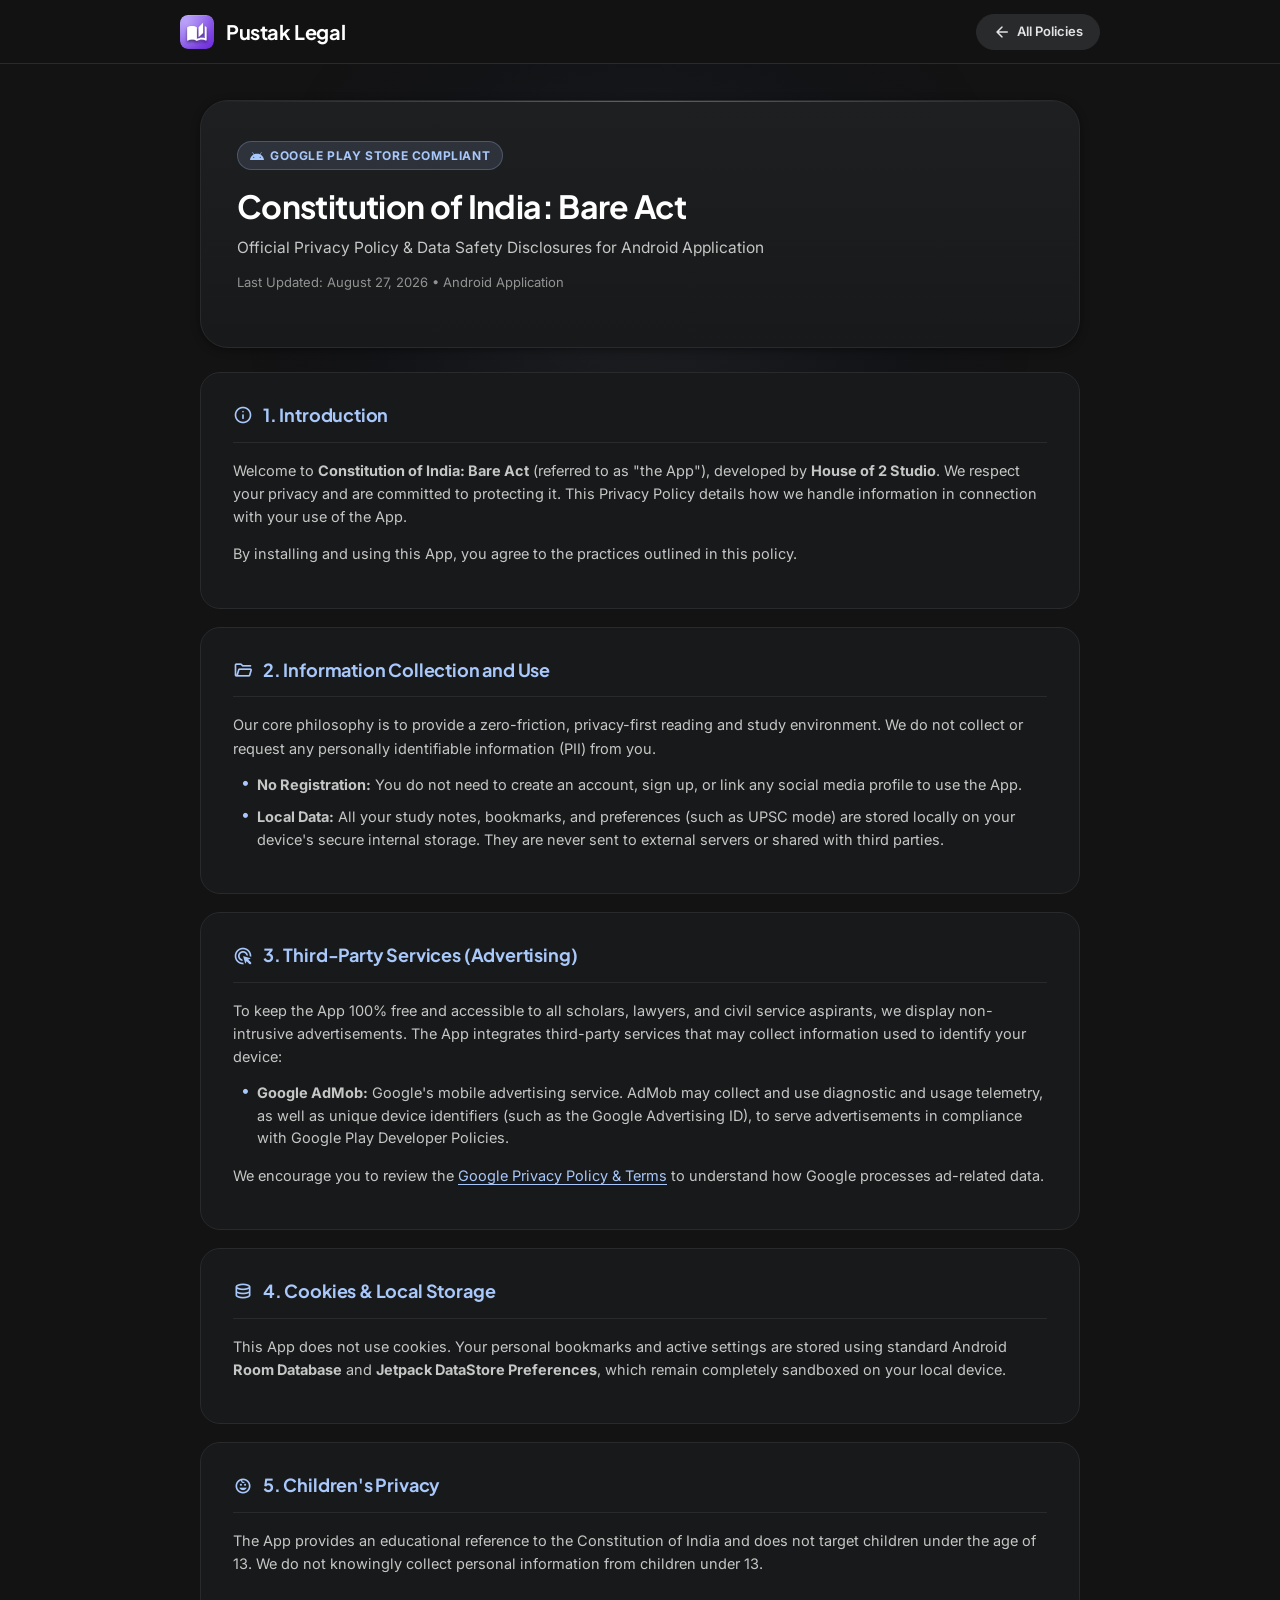
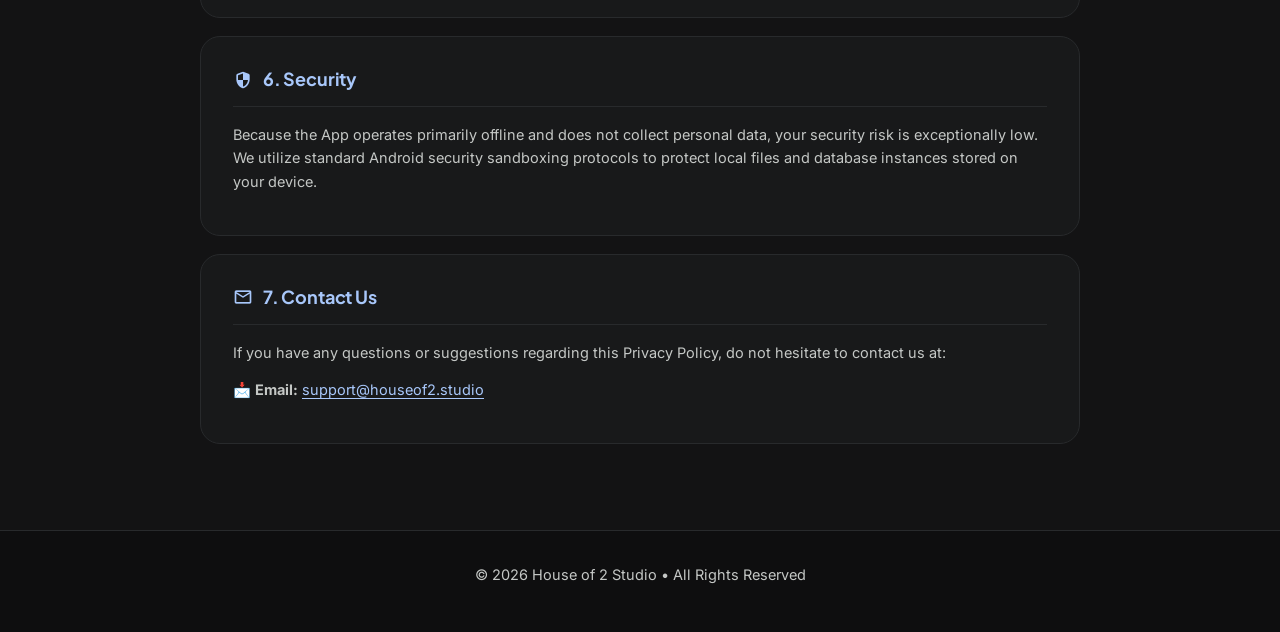
==== commit e9f06fcf: "feat(design): embed official Pustak logo SVG and Android Bugdroid vector across all pages with unifi" ====
--- a/coi-bareact/index.html
+++ b/coi-bareact/index.html
@@ -14,9 +14,9 @@
         <div class="m3-top-bar-inner">
             <a href="../" class="m3-brand-group">
                 <div class="m3-brand-logo">
-                    <span class="material-symbols-rounded filled" style="font-size: 20px;">gavel</span>
+                    <img src="../logo.svg" alt="Pustak Logo" width="34" height="34" />
                 </div>
-                <span class="m3-brand-title">House of 2 Legal</span>
+                <span class="m3-brand-title">Pustak Legal</span>
             </a>
             <a href="../" class="m3-nav-pill">
                 <span class="material-symbols-rounded" style="font-size: 18px;">arrow_back</span>
@@ -28,7 +28,9 @@
     <main class="m3-main-container">
         <div class="m3-hero-card">
             <span class="m3-badge">
-                <span class="material-symbols-rounded filled" style="font-size: 14px;">verified</span>
+                <svg class="android-icon" viewBox="0 0 24 24" width="14" height="14">
+                    <path d="M17.523 15.3414c-.5511 0-.9993-.4486-.9993-.9997s.4482-.9993.9993-.9993c.551 0 .9993.4482.9993.9993s-.4483.9997-.9993.9997m-11.046 0c-.5511 0-.9993-.4486-.9993-.9997s.4482-.9993.9993-.9993c.5511 0 .9994.4482.9994.9993s-.4483.9997-.9994.9997m11.4045-6.02l1.9973-3.4592a.416.416 0 00-.1521-.5676.416.416 0 00-.5676.1521l-2.0223 3.503C15.5896 8.4116 13.8504 8.125 12 8.125s-3.5896.2866-5.1368.8247L4.8409 5.4467a.4161.4161 0 00-.5677-.1521.4157.4157 0 00-.1521.5676l1.9973 3.4592C2.6889 11.1867.3438 14.6589 0 18.75h24c-.3438-4.0911-2.6889-7.5633-6.1185-9.4286" />
+                </svg>
                 Google Play Store Compliant
             </span>
             <h1 class="m3-hero-title">Constitution of India: Bare Act</h1>
--- a/style.css
+++ b/style.css
@@ -1,12 +1,13 @@
 /* 
- * Material You (Material 3) Official Design System
- * Unified Google Ice Blue & Graphite Tonal Palette
+ * Official Pustak & Material You (Material 3) Design System
+ * Palette: Google Ice Blue (#A8C7FA) & Graphite (#131314)
+ * Typography: Plus Jakarta Sans, Outfit & Inter
  */
 @import url('https://fonts.googleapis.com/css2?family=Inter:wght@300;400;500;600;700&family=Plus+Jakarta+Sans:wght@500;600;700;800&family=Outfit:wght@500;600;700&display=swap');
 @import url('https://fonts.googleapis.com/css2?family=Material+Symbols+Rounded:opsz,wght,FILL,GRAD@20..48,100..700,0..1,-50..200');
 
 :root {
-  /* Surface Tones: Deep Charcoal / Graphite Canvas */
+  /* Surface Tones: Official Google Graphite Canvas & Slate Containers */
   --md-sys-color-surface: #131314;
   --md-sys-color-surface-dim: #0E0E0F;
   --md-sys-color-surface-bright: #1E1F20;
@@ -16,10 +17,10 @@
   --md-sys-color-surface-container-high: #282A2C;
   --md-sys-color-surface-container-highest: #333538;
 
-  /* Primary Tonal Accent: Google Ice Blue */
+  /* Primary Accent: Google Ice Blue */
   --md-sys-color-primary: #A8C7FA;
   --md-sys-color-on-primary: #042B59;
-  --md-sys-color-primary-container: #1B263B;
+  --md-sys-color-primary-container: #1A273D;
   --md-sys-color-on-primary-container: #D3E3FD;
 
   /* Secondary Neutral Tones */
@@ -28,19 +29,13 @@
   --md-sys-color-secondary-container: #282A2C;
   --md-sys-color-on-secondary-container: #E3E3E3;
 
-  /* Tertiary Cyan Tones */
-  --md-sys-color-tertiary: #C2E7FF;
-  --md-sys-color-on-tertiary: #003351;
-  --md-sys-color-tertiary-container: #004D73;
-  --md-sys-color-on-tertiary-container: #C2E7FF;
-
   /* Typography & Outlines */
   --md-sys-color-on-surface: #E3E3E3;
   --md-sys-color-on-surface-variant: #C4C7C5;
   --md-sys-color-outline: #8E918F;
   --md-sys-color-outline-variant: #282A2C;
 
-  /* Fonts */
+  /* Typography */
   --font-brand: 'Plus Jakarta Sans', 'Outfit', -apple-system, BlinkMacSystemFont, sans-serif;
   --font-plain: 'Inter', -apple-system, BlinkMacSystemFont, sans-serif;
 
@@ -76,7 +71,7 @@
   overflow-x: hidden;
 }
 
-/* Material Symbols Rounded */
+/* Material Symbols Rounded Utility */
 .material-symbols-rounded {
   font-variation-settings: 'FILL' 0, 'wght' 400, 'GRAD' 0, 'opsz' 24;
   vertical-align: middle;
@@ -86,7 +81,14 @@
   font-variation-settings: 'FILL' 1, 'wght' 400, 'GRAD' 0, 'opsz' 24;
 }
 
-/* Ambient Radial Glow (Ice Blue) */
+/* Bugdroid Android Vector Icon */
+.android-icon {
+  display: inline-block;
+  vertical-align: middle;
+  fill: currentColor;
+}
+
+/* Ambient Radial Glow */
 .ambient-glow {
   position: fixed;
   top: 0;
@@ -94,15 +96,15 @@
   transform: translateX(-50%);
   width: 1000px;
   height: 600px;
-  background: radial-gradient(circle, rgba(168, 199, 250, 0.05) 0%, rgba(194, 231, 255, 0.02) 50%, transparent 75%);
+  background: radial-gradient(circle, rgba(168, 199, 250, 0.06) 0%, rgba(8, 66, 160, 0.02) 45%, transparent 70%);
   pointer-events: none;
   z-index: 0;
 }
 
-/* M3 Minimal Top App Bar */
+/* Top App Bar */
 .m3-top-bar {
   height: 64px;
-  background-color: rgba(19, 19, 20, 0.85);
+  background-color: rgba(19, 19, 20, 0.88);
   border-bottom: 1px solid var(--md-sys-color-outline-variant);
   display: flex;
   align-items: center;
@@ -110,8 +112,8 @@
   position: sticky;
   top: 0;
   z-index: 1000;
-  backdrop-filter: blur(16px);
-  -webkit-backdrop-filter: blur(16px);
+  backdrop-filter: blur(20px);
+  -webkit-backdrop-filter: blur(20px);
 }
 
 .m3-top-bar-inner {
@@ -132,23 +134,23 @@
 }
 
 .m3-brand-logo {
-  width: 32px;
-  height: 32px;
-  background: linear-gradient(135deg, var(--md-sys-color-primary) 0%, #0842A0 100%);
+  width: 34px;
+  height: 34px;
+  display: flex;
+  align-items: center;
+  justify-content: center;
+}
+
+.m3-brand-logo img {
+  width: 100%;
+  height: 100%;
+  object-fit: contain;
   border-radius: 8px;
-  display: flex;
-  align-items: center;
-  justify-content: center;
-  color: #FFFFFF;
-  font-family: var(--font-brand);
-  font-weight: 800;
-  font-size: 16px;
-  box-shadow: 0 2px 8px rgba(168, 199, 250, 0.2);
 }
 
 .m3-brand-title {
   font-family: var(--font-brand);
-  font-size: 19px;
+  font-size: 20px;
   font-weight: 700;
   letter-spacing: -0.02em;
   color: #FFFFFF;
@@ -207,7 +209,7 @@
   left: 0;
   right: 0;
   height: 1px;
-  background: linear-gradient(90deg, transparent, rgba(168, 199, 250, 0.3), transparent);
+  background: linear-gradient(90deg, transparent, rgba(168, 199, 250, 0.4), transparent);
 }
 
 .m3-badge {
